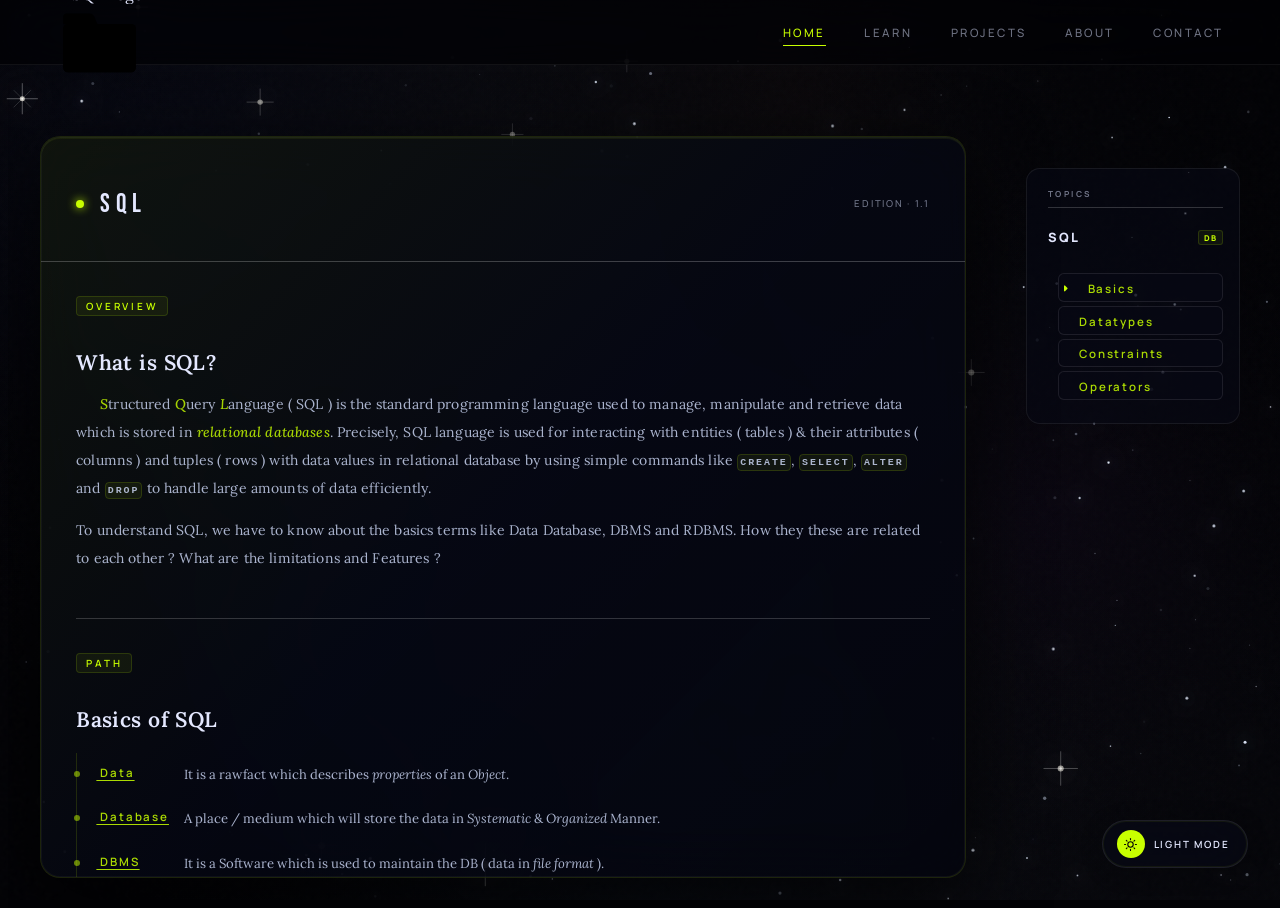
==== sqlbasics.html @ 4c22e34c "Add files via upload" ====
<!DOCTYPE html>
<html lang="en" data-theme="dark">
<head>
<meta charset="UTF-8"/>
<meta name="viewport" content="width=device-width, initial-scale=1.0"/>
<title>bin/sql » basics</title>
<link rel="icon" type="image/png" href="data:image/png">
<link href="https://fonts.googleapis.com/css2?family=Bebas+Neue&family=DM+Mono:wght@300;400&family=Lora:ital,wght@0,400;0,500;0,600;1,400&family=Manrope:wght@300;400;500;600&display=swap" rel="stylesheet"/>
<link rel="stylesheet" href="sql.css"/>
<link rel="stylesheet" href="bin-logo.css"/>
<link rel="stylesheet" href="https://cdnjs.cloudflare.com/ajax/libs/font-awesome/6.5.0/css/all.min.css"/>
<link rel="stylesheet" href="https://cdnjs.cloudflare.com/ajax/libs/font-awesome/6.5.0/css/all.min.css"/>

</head>
<body>

<canvas id="space"></canvas>

<nav>
  <div class="bin-wrap" id="binWrap">

  <!-- Single sliding page -->
  <div class="slide-page" id="slidePage">

    <!-- Link track img / Link proceed name-->
    <img class="sl-name" src="sql_logo.png" alt="SQL Logo" width="15px" height="15px"/>

    <!-- Line elements -->
    <div class="sl-line"></div>
    <div class="sl-line"></div>
    <div class="sl-line"></div>
    <div class="sl-line"></div>
  </div>

  <!-- Folder SVG -->
  <svg class="folder-svg" viewBox="0 0 120 100">
    <defs>
      <!-- Vibrant: electric blue → deep purple → hot pink → orange -->
      <linearGradient id="paintBack" x1="0%" y1="0%" x2="100%" y2="100%">
        <stop offset="0%"   stop-color="#3a6ff7"/>
        <stop offset="40%"  stop-color="#6b30d6"/>
        <stop offset="70%"  stop-color="#ff3cac"/>
        <stop offset="100%" stop-color="#ff6b1a"/>
      </linearGradient>
      <linearGradient id="paintTab" x1="0%" y1="100%" x2="100%" y2="0%">
        <stop offset="0%"   stop-color="#ff3cac"/>
        <stop offset="50%"  stop-color="#ff6b1a"/>
        <stop offset="100%" stop-color="#3a6ff7"/>
      </linearGradient>
      <linearGradient id="paintFront" x1="0%" y1="0%" x2="100%" y2="100%">
        <stop offset="0%"   stop-color="#3a6ff7"/>
        <stop offset="35%"  stop-color="#6b30d6"/>
        <stop offset="65%"  stop-color="#ff3cac"/>
        <stop offset="100%" stop-color="#ff6b1a"/>
      </linearGradient>
    </defs>
    <rect class="folder-back" x="10" y="28" width="100" height="66" rx="6"/>
    <path class="folder-tab" d="M10 28 L10 18 Q10 13 15 13 L46 13 Q51 13 53 18 L57 28 Z"/>

    <g class="paper p3"><rect x="24" y="36" width="72" height="52" rx="3"/></g>
    <g class="paper p2"><rect x="20" y="34" width="72" height="52" rx="3"/></g>
    <g class="paper p1"><rect x="16" y="32" width="72" height="52" rx="3"/></g>
    <g class="paper-lines">
      <line x1="22" y1="44" x2="82" y2="44"/>
      <line x1="22" y1="52" x2="78" y2="52"/>
      <line x1="22" y1="60" x2="80" y2="60"/>
      <line x1="22" y1="68" x2="72" y2="68"/>
    </g>

    <rect class="folder-front" x="10" y="28" width="100" height="66" rx="6"/>
    <text class="bin-label" x="60" y="75">BIN</text>
  </svg>

</div>
  <ul class="nav-links" id="nav-links">
    <li><a href="#"        class="active">Home</a></li>
    <li><a href="#learn">Learn</a></li>
    <li><a href="#projects">Projects</a></li>
    <li><a href="#about">About</a></li>
    <li><a href="#contact">Contact</a></li>
  </ul>
  <button class="burger" id="burger" aria-label="Menu">
    <span></span><span></span><span></span>
  </button>
</nav>

<div class="mob-menu" id="mob">
  <a href="#">Home</a>
  <a href="#learn">Learn</a>
  <a href="#projects">Projects</a>
  <a href="#about">About</a>
  <a href="#contact">Contact</a>
</div>

<main id="void">

  <!-- AI Content Section -->
  <div id="section">
    <div class="header">
      <div class="header-dot"></div>
      <h2>SQL<span><!--( Structured Query Language )--></span></h2>
      <span>edition · 1.1</span>
    </div>
    <div class="scroll-body">

      <div class="topic">
        <div class="topic-tag">Overview</div>
        <h3>What is SQL?</h3>
        <p style="text-indent:24px"><em class="highlight">S</em>tructured <em class="highlight">Q</em>uery <em class="highlight">L</em>anguage ( SQL )
          is the standard programming language used to manage, manipulate and retrieve data which is stored in <em class="highlight">relational databases</em>.
          Precisely, SQL language is used for interacting with entities ( tables ) &amp; their attributes ( columns ) and tuples ( rows ) with data values in relational database
          by using simple commands like <code>CREATE</code>, <code>SELECT</code>, <code>ALTER</code> and <code>DROP</code> to handle large amounts of data efficiently.</p>
        <p>To understand SQL, we have to know about the basics terms like <em class="highlight"></em>Data Database, DBMS and RDBMS. How they these are related to each other ? What are the limitations and Features ?</p>
      </div>

      <div class="topic">
        <div class="topic-tag">path</div>
        <h3>Basics of SQL</h3>
        <div class="timeline">
          <div class="tl-item"><a class="tl-head" href="#data">&nbsp;Data</a><span class="tl-text">It is a rawfact which describes <em>properties</em> of an <em>Object</em>.</span></div>
          <div class="tl-item"><a class="tl-head" href="#database">&nbsp;Database</a><span class="tl-text">A place / medium which will store the data in <em>Systematic</em> & <em>Organized</em> Manner.</span></div>
          <div class="tl-item"><a class="tl-head" href="#dbms">&nbsp;DBMS</a><span class="tl-text">It is a Software which is used to maintain the DB ( data in <em>file format</em> ).</span></div>
          <div class="tl-item"><a class="tl-head" href="#rdbms">&nbsp;RDBMS</a><span class="tl-text">Type of DBMS Software, used for DB ( but, data in <em>table format</em> )</span></div>
        </div>
      </div>

      <div class="topic" id="data">
        <div class="topic-tag">v1.1-data</div>
        <h3>Data - core business assets</h3>
        <p style="text-indent:24px"><em class="highlight">Data</em> is the raw material of <em>information</em>, collected from various sources like words, images, symbols also from observations.</p>
        <p class="or">( or )</p>
        <p style="text-indent: 24px;">A collection of <em class="highlight">facts</em> in the form of words, numbers and even pictures.</p>
        <p>Let's take an example,</p>
        <h5 style="text-indent:24px">Evolution of programming languages :</h5>
        <ul>
            <li><span class="highlight-text">Low</span>-level programming ( <span class="highlight-text">1940s-1950s</span> ) uses <span class="highlight-text">ASCII</span> code (0s &amp; 1s), and we directly talk to <span class="highlight-text">hardware</span>.</li>
            <li><span class="highlight-text">Mid</span>-level programming ( <span class="highlight-text">1950s-1960s</span> ) uses <span class="highlight-text">Assembly</span> language not closer to <span class="highlight-text">hardware but readable</span>.</li>
            <li><span class="highlight-text">High</span>-level programming ( <span class="highlight-text">1960s-present</span> ) uses <span class="highlight-text">English-like</span> syntax, <span class="highlight-text">human readable</span> - easier coding and readability.</li>
        </ul>
        <p style="text-indent: 12px;">In the above example, the highlighted text represents data, which consists of facts expressed as words and numbers.</p>
      </div>

      <div class="topic" id="database">
        <div class="topic-tag">v1.1-db</div>
        <h3>Database - Storage unit</h3>
        <p style="text-indent:24px"><em class="highlight">Database</em> is an <em>organized</em> collection of <em>structured data</em> stored electronically in a computer system &amp; managed by DBMS.</p>
        <p class="or">( or )</p>
        <p style="text-indent: 24px;">A <em class="highlight">repository</em> of data - A program that stores data.</p>
        <p>A Database is more than just storage - It is a <em>structured</em>, <em>secure</em>, <em>scalable</em> system that <em class="highlight">transforms</em> raw data into usable information.<br>
          <em style="margin-left: 2em;">Structured</em> : Data is organized in a clear format, easy to store, manage and query.<br>
          <em style="margin-left: 3.9em;">Secure</em> : Protects data from from unauthorised access by authentication and encryption.<br>
          <em style="margin-left: 3.3em;">scalable</em> : Handle large amount of data. Data volume increases along with user demand without losing efficiency.<br>
        </p>

        <!-- ── DB DIAGRAM · DB LEFT · 3 FOLDERS RIGHT ── -->
        <div style="margin:1.5rem 0 0.8rem;display:flex;justify-content:center;">
          <svg viewBox="0 60 280 210"
               xmlns="http://www.w3.org/2000/svg" xmlns:xlink="http://www.w3.org/1999/xlink"
               style="width:100%;max-width:420px;height:auto;display:block;"
               aria-label="Database on left connected to three folders on right: Records, Tables, Queries">

            <!-- ─ 3 separate bent lines (folder → cluster near DB) ─ -->
            <!-- Line 1 · Records → dot (90,120) -->
            <path d="M196,95  C162,95  128,108 90,120"
                  fill="none" stroke="#9ca3af" stroke-width="1.5" stroke-opacity="0.55" stroke-linecap="round"/>
            <!-- Line 2 · Tables → dot (90,140) -->
            <path d="M196,157 C170,157 138,150 90,140"
                  fill="none" stroke="#9ca3af" stroke-width="1.5" stroke-opacity="0.55" stroke-linecap="round"/>
            <!-- Line 3 · Queries → dot (90,160) -->
            <path d="M196,218 C162,218 128,172 90,160"
                  fill="none" stroke="#9ca3af" stroke-width="1.5" stroke-opacity="0.55" stroke-linecap="round"/>


            <!-- ─ Solid dots at DB side — spread vertically, close to DB ─ -->
            <circle cx="90" cy="120" r="2.8" fill="#9ca3af" fill-opacity="0.65"/>
            <circle cx="90" cy="140" r="2.8" fill="#9ca3af" fill-opacity="0.65"/>
            <circle cx="90" cy="160" r="2.8" fill="#9ca3af" fill-opacity="0.65"/>

            <!-- ─ Database image ─ -->
            <image href="database.png" x="18" y="107" width="66" height="66"/>

            <!-- ─ Folder 1 · Records · center (220,95) ─ -->
            <g transform="translate(220,95) scale(0.35) translate(-60,-61)">
              <rect x="10" y="28" width="100" height="66" rx="6" fill="#c45c0a"/>
              <path d="M10 28 L10 18 Q10 13 15 13 L46 13 Q51 13 53 18 L57 28 Z" fill="#e0722a"/>
              <g opacity="0.55"><rect x="24" y="36" width="72" height="52" rx="3" fill="#fff8f0" stroke="#e8c090" stroke-width="0.8"/></g>
              <g opacity="0.75"><rect x="20" y="34" width="72" height="52" rx="3" fill="#fff8f0" stroke="#e8c090" stroke-width="0.8"/></g>
              <rect x="16" y="32" width="72" height="52" rx="3" fill="#fff8f0" stroke="#e8c090" stroke-width="0.8"/>
              <line x1="22" y1="44" x2="82" y2="44" stroke="#d4a870" stroke-width="0.7"/>
              <line x1="22" y1="52" x2="78" y2="52" stroke="#d4a870" stroke-width="0.7"/>
              <line x1="22" y1="60" x2="80" y2="60" stroke="#d4a870" stroke-width="0.7"/>
              <line x1="22" y1="68" x2="72" y2="68" stroke="#d4a870" stroke-width="0.7"/>
              <rect x="10" y="28" width="100" height="66" rx="6" fill="#f08030"/>
            </g>
            <!-- <text x="220" y="115" text-anchor="middle"
              font-family="DM Mono, monospace" font-size="7.5" fill="#9ca3af" letter-spacing="0.3">&nbsp;
            </text> -->

            <!-- ─ Folder 2 · Tables · center (220,157) ─ -->
            <g transform="translate(220,157) scale(0.35) translate(-60,-61)">
              <rect x="10" y="28" width="100" height="66" rx="6" fill="#c45c0a"/>
              <path d="M10 28 L10 18 Q10 13 15 13 L46 13 Q51 13 53 18 L57 28 Z" fill="#e0722a"/>
              <g opacity="0.55"><rect x="24" y="36" width="72" height="52" rx="3" fill="#fff8f0" stroke="#e8c090" stroke-width="0.8"/></g>
              <g opacity="0.75"><rect x="20" y="34" width="72" height="52" rx="3" fill="#fff8f0" stroke="#e8c090" stroke-width="0.8"/></g>
              <rect x="16" y="32" width="72" height="52" rx="3" fill="#fff8f0" stroke="#e8c090" stroke-width="0.8"/>
              <line x1="22" y1="44" x2="82" y2="44" stroke="#d4a870" stroke-width="0.7"/>
              <line x1="22" y1="52" x2="78" y2="52" stroke="#d4a870" stroke-width="0.7"/>
              <line x1="22" y1="60" x2="80" y2="60" stroke="#d4a870" stroke-width="0.7"/>
              <line x1="22" y1="68" x2="72" y2="68" stroke="#d4a870" stroke-width="0.7"/>
              <rect x="10" y="28" width="100" height="66" rx="6" fill="#f08030"/>
            </g>
            <!-- <text x="220" y="177" text-anchor="middle"
              font-family="DM Mono, monospace" font-size="7.5" fill="#9ca3af" letter-spacing="0.3">&nbsp;
            </text> -->

            <!-- ─ Folder 3 · Queries · center (220,218) ─ -->
            <g transform="translate(220,218) scale(0.35) translate(-60,-61)">
              <rect x="10" y="28" width="100" height="66" rx="6" fill="#c45c0a"/>
              <path d="M10 28 L10 18 Q10 13 15 13 L46 13 Q51 13 53 18 L57 28 Z" fill="#e0722a"/>
              <g opacity="0.55"><rect x="24" y="36" width="72" height="52" rx="3" fill="#fff8f0" stroke="#e8c090" stroke-width="0.8"/></g>
              <g opacity="0.75"><rect x="20" y="34" width="72" height="52" rx="3" fill="#fff8f0" stroke="#e8c090" stroke-width="0.8"/></g>
              <rect x="16" y="32" width="72" height="52" rx="3" fill="#fff8f0" stroke="#e8c090" stroke-width="0.8"/>
              <line x1="22" y1="44" x2="82" y2="44" stroke="#d4a870" stroke-width="0.7"/>
              <line x1="22" y1="52" x2="78" y2="52" stroke="#d4a870" stroke-width="0.7"/>
              <line x1="22" y1="60" x2="80" y2="60" stroke="#d4a870" stroke-width="0.7"/>
              <line x1="22" y1="68" x2="72" y2="68" stroke="#d4a870" stroke-width="0.7"/>
              <rect x="10" y="28" width="100" height="66" rx="6" fill="#f08030"/>
            </g>
            <!-- <text x="220" y="238" text-anchor="middle"
              font-family="DM Mono, monospace" font-size="7.5" fill="#9ca3af" letter-spacing="0.3">&nbsp;
            </text> -->

          </svg>
        </div>
        <!-- ── END DB DIAGRAM ── -->

        <p style="text-indent: 12px;">From the above image, the folders represent repositories that contain data in file format ( or ) tabular format, and these repositories are stored in the Database.</p>
      </div>

      <div class="topic" id="dbms">
        <div class="topic-tag">v1.1-dbms</div>
        <h3>DBMS - Manager</h3>
        <p style="text-indent:24px"><em>DataBase Management System</em> shortly as DBMS, which is used to <em class="highlight">maintain</em> the database, like a store manager who stocks shelves and helps you to find items easily &amp; rapidly.</p>
        <p style="text-indent:24px">A software that manages data in a <em>structured</em> way, often using <em class="highlight">files</em> ( or ) <em class="highlight">hierarchical</em> models. <br>
          To communicate with DBMS software, we use <em class="highlight">QL</em> ( Query Language ).</p>

        <!-- ── 3 FILE ICONS SIDE BY SIDE ── -->
        <div style="display:flex;justify-content:center;gap:2rem;margin:1.8rem 0 0.6rem;flex-wrap:wrap;">

          <!-- File 1 -->
          <svg viewBox="0 0 90 110" xmlns="http://www.w3.org/2000/svg"
               style="width:88px;height:auto;filter:drop-shadow(0 4px 10px rgba(0,0,0,0.28));">
            <path d="M10 0 L62 0 L85 18 L85 110 L10 110 Z" fill="var(--glass-bg,#1a1a2e)" stroke="var(--accent-border,#c8ff00)" stroke-width="1.4"/>
            <path d="M62 0 L62 18 L85 18 Z" fill="var(--accent-soft,rgba(200,255,0,0.12))" stroke="var(--accent-border,#c8ff00)" stroke-width="1.4"/>
            <text x="18" y="42"  font-family="DM Mono,monospace" font-size="9.5" fill="var(--text-body,#ccc)" opacity="0.85">&bull; Low</text>
            <text x="18" y="57"  font-family="DM Mono,monospace" font-size="9.5" fill="var(--text-body,#ccc)" opacity="0.85">&bull; 1940-1950</text>
            <text x="18" y="72"  font-family="DM Mono,monospace" font-size="9.5" fill="var(--text-body,#ccc)" opacity="0.85">&bull; ASCII</text>
            <text x="18" y="87"  font-family="DM Mono,monospace" font-size="9.5" fill="var(--text-body,#ccc)" opacity="0.85">&bull; Hardware</text>
          </svg>

          <!-- File 2 -->
          <svg viewBox="0 0 90 110" xmlns="http://www.w3.org/2000/svg"
               style="width:88px;height:auto;filter:drop-shadow(0 4px 10px rgba(0,0,0,0.28));">
            <path d="M10 0 L62 0 L85 18 L85 110 L10 110 Z" fill="var(--glass-bg,#1a1a2e)" stroke="var(--accent-border,#c8ff00)" stroke-width="1.4"/>
            <path d="M62 0 L62 18 L85 18 Z" fill="var(--accent-soft,rgba(200,255,0,0.12))" stroke="var(--accent-border,#c8ff00)" stroke-width="1.4"/>
            <text x="18" y="42"  font-family="DM Mono,monospace" font-size="9.5" fill="var(--text-body,#ccc)" opacity="0.85">&bull; Mid</text>
            <text x="18" y="57"  font-family="DM Mono,monospace" font-size="9.5" fill="var(--text-body,#ccc)" opacity="0.85">&bull; 1950-1960</text>
            <text x="18" y="72"  font-family="DM Mono,monospace" font-size="9.5" fill="var(--text-body,#ccc)" opacity="0.85">&bull; Assembly</text>
            <text x="18" y="87"  font-family="DM Mono,monospace" font-size="9.5" fill="var(--text-body,#ccc)" opacity="0.85">&bull; Hardware</text>
          </svg>

          <!-- File 3 -->
          <svg viewBox="0 0 90 110" xmlns="http://www.w3.org/2000/svg"
               style="width:88px;height:auto;filter:drop-shadow(0 4px 10px rgba(0,0,0,0.28));">
            <path d="M10 0 L62 0 L85 18 L85 110 L10 110 Z" fill="var(--glass-bg,#1a1a2e)" stroke="var(--accent-border,#c8ff00)" stroke-width="1.4"/>
            <path d="M62 0 L62 18 L85 18 Z" fill="var(--accent-soft,rgba(200,255,0,0.12))" stroke="var(--accent-border,#c8ff00)" stroke-width="1.4"/>
            <text x="18" y="42"  font-family="DM Mono,monospace" font-size="9.5" fill="var(--text-body,#ccc)" opacity="0.85">&bull; High</text>
            <text x="18" y="57"  font-family="DM Mono,monospace" font-size="9.5" fill="var(--text-body,#ccc)" opacity="0.85">&bull; 1960-now</text>
            <text x="18" y="72"  font-family="DM Mono,monospace" font-size="9.5" fill="var(--text-body,#ccc)" opacity="0.85">&bull; English</text>
            <text x="18" y="87"  font-family="DM Mono,monospace" font-size="9.5" fill="var(--text-body,#ccc)" opacity="0.85">&bull; Software</text>
          </svg>

        </div>
        <!-- ── END FILE ICONS ── -->

        <h4 class="drawback-title">Drawback</h4>
        <p style="text-indent: 12px;">Stores data in file format, meaning each file is dedicated to specific topic, so unused space in those files cannot be utilized for other topics. This leads to wasted storage and can slow down overall database performance.</p>
      </div>
      <div class="topic" id="rdbms">
        <div class="topic-tag">v1.1-rdbms</div>
        <h3>RDBMS - Organised Layout</h3>
        <p style="text-indent:24px"><em>Relational Database Management System</em>, a type of DBMS that organises data in <em class="highlight">tables</em> ( <em class="highlight">relations</em> ) with rows and columns. It enforces relationships using <em>primary keys</em> &amp; <em>foreign keys</em>.</p>
        <p style="text-indent:12px">To communicate with RDBMS, we use <em class="highlight">SQL</em> ( Structured Query Language ).</p>
        <p style="text-indent:12px">The main reason to introduce the RDBMS is, to overcome the <em>storage</em> issues associated with earlier database systems. So, RDBMS ensures data integrity, reduces redundancy and enables efficient querying and updating of data.<br>
          <em style="margin-left: 4.9em;">Data integrity</em> : Uniqueness of data.<br>
          <em style="margin-left: 2em;">Reduces redundancy</em> : Minimise the repetation of data, by splitting into more tables.<br>
        </p>

        <!-- ── TABLES + SVG CONNECTOR WRAPPER ── -->
        <div style="position:relative; display:flex; justify-content:center; width:100%;">

          <!-- SVG line drawn over the tables -->
          <svg id="tbl-connector" style="position:absolute;top:0;left:0;width:100%;height:100%;pointer-events:none;overflow:visible;z-index:10;"></svg>

          <div class="rdbms-tables-wrap" style="position:relative; flex-direction:column; align-items:flex-start; padding-left:28px;">

            <!-- Table 1 · big (4 cols) · TOP -->
            <div class="rdbms-table-block">
              <div class="tbl-title" style="text-align:center;">Table 1</div>
              <div style="overflow-x:auto;">
                <table class="rdbms-tbl" id="rdbms-t1">
                  <thead>
                    <tr>
                      <th class="pk" id="t1-id-header">ID</th>
                      <th>level</th>
                      <th>timeline</th>
                      <th>program</th>
                    </tr>
                  </thead>
                  <tbody>
                    <tr>
                      <td class="pk">1</td>
                      <td>Low</td>
                      <td>1940-1950</td>
                      <td>ASCII</td>
                    </tr>
                    <tr>
                      <td class="pk">2</td>
                      <td>Mid</td>
                      <td>1950-1960</td>
                      <td>Assembly</td>
                    </tr>
                    <tr>
                      <td class="pk">3</td>
                      <td>High</td>
                      <td>1960-now</td>
                      <td>English-like</td>
                    </tr>
                  </tbody>
                </table>
              </div>
            </div>

            <!-- Table 2 · small (2 cols) · BOTTOM -->
            <div class="rdbms-table-block">
              <div class="tbl-title" style="text-align:center;">Table 2</div>
              <div style="overflow-x:auto;">
                <table class="rdbms-tbl" id="rdbms-t2">
                  <thead>
                    <tr>
                      <th class="pk" id="t2-id-header">ID</th>
                      <th>details</th>
                    </tr>
                  </thead>
                  <tbody>
                    <tr>
                      <td class="pk">1</td>
                      <td>directly talk to Hardware</td>
                    </tr>
                    <tr>
                      <td class="pk">2</td>
                      <td>Hardware but readable</td>
                    </tr>
                    <tr>
                      <td class="pk">3</td>
                      <td>Human readable</td>
                    </tr>
                  </tbody>
                </table>
              </div>
            </div>

          </div>
        </div>
        <!-- ── END RDBMS TABLES ── -->
        <p style="text-indent: 12px;">
          From the above tables, only two tables contain all data about the evolution of programming languages. The connecting lines indicate relationships between the tables, enforced through keys.
          If we need to extend it in the future, we can simply add a new row.
        </p>
        <script>
        (function() {
          function drawTableConnector() {
            const svg = document.getElementById('tbl-connector');
            const t1h = document.getElementById('t1-id-header'); // Table 1 (top)
            const t2h = document.getElementById('t2-id-header'); // Table 2 (bottom)
            if (!svg || !t1h || !t2h) return;

            svg.querySelectorAll('path, circle').forEach(e => e.remove());

            const svgRect = svg.getBoundingClientRect();
            const r1 = t1h.getBoundingClientRect(); // Table 1 ID header (top)
            const r2 = t2h.getBoundingClientRect(); // Table 2 ID header (bottom)

            // Start: left border of T1 ID, vertically centred
            const x1 = r1.left - svgRect.left;
            const y1 = r1.top  + r1.height / 2 - svgRect.top;

            // End: left border of T2 ID, vertically centred
            const x2 = r2.left - svgRect.left;
            const y2 = r2.top  + r2.height / 2 - svgRect.top;

            // How far left the bracket extends outside the tables
            const bracket = 18;
            const xLeft   = Math.min(x1, x2) - bracket;

            // Rectangular path: right → left → down → right
            // M(x1,y1) → go left to xLeft → go down to y2 → go right to x2
            const d = `M${x1},${y1} L${xLeft},${y1} L${xLeft},${y2} L${x2},${y2}`;

            const path = document.createElementNS('http://www.w3.org/2000/svg', 'path');
            path.setAttribute('d', d);
            path.setAttribute('stroke', 'var(--accent-border, #c8ff00)');
            path.setAttribute('stroke-width', '2.5');
            path.setAttribute('fill', 'none');
            path.setAttribute('stroke-linejoin', 'round');
            path.setAttribute('stroke-linecap', 'round');
            path.setAttribute('opacity', '0.85');
            svg.appendChild(path);

            // Dot terminals at both ends
            function addDot(cx, cy) {
              const c = document.createElementNS('http://www.w3.org/2000/svg', 'circle');
              c.setAttribute('cx', cx); c.setAttribute('cy', cy); c.setAttribute('r', '3.5');
              c.setAttribute('fill', 'var(--accent, #c8ff00)'); c.setAttribute('opacity', '0.9');
              svg.appendChild(c);
            }
            addDot(x1, y1); // left border of T1 ID
            addDot(x2, y2); // left border of T2 ID
          }

          window.addEventListener('load', drawTableConnector);
          window.addEventListener('resize', drawTableConnector);
          new MutationObserver(drawTableConnector)
            .observe(document.documentElement, { attributes: true, attributeFilter: ['data-theme'] });
          setTimeout(drawTableConnector, 300);
        })();
        </script>

      </div>
      <div class="topic">
        <h4 class="feature-title">Features</h4>
        <p>There are 2 main features in both DBMS &amp; RDBMS,</p>
        <!-- ── FEATURES TREE ── -->
        <div class="org-scroll-wrap">
          <div class="org-wrap" id="orgWrap2">
            <svg id="orgSvg2" style="position:absolute;top:0;left:0;width:100%;height:100%;pointer-events:none;overflow:visible;"></svg>
            <!-- nodes injected by JS -->
          </div>
        </div>
        <p style="text-indent:12px"><em style="margin-left: 2.6em;">Security</em> : Individual password ( users have their own password to access the database )</p>
        <p style="text-indent:12px"><em>Authorisation</em> : Give access to specific users based on their roles with permissions.</p>
      </div>

      <!-- ── PAGE NAV ── -->
      <div style="display:flex; justify-content:flex-end; align-items:center; padding: 1.4rem 1rem 1.8rem;">

        <!-- Next -->
        <a href="#" class="page-nav-btn" id="nav-next">
          <span class="nav-hint">(  Datatypes )</span>
          <span>Next</span>
          <svg viewBox="0 0 20 20" fill="none" xmlns="http://www.w3.org/2000/svg" width="14" height="14">
            <path d="M7 4L13 10L7 16" stroke="currentColor" stroke-width="2" stroke-linecap="round" stroke-linejoin="round"/>
          </svg>
        </a>

      </div>
      <!-- ── END PAGE NAV ── -->

    </div>
  </div>

  <!-- ── SIDEBAR ── -->
  <aside id="sidebar">

    <!-- Social Links -->
    <!--
    <div class="sb-section">
      <div class="sb-label">Connect</div>
      <a class="sb-link" href="https://www.instagram.com/iacc.bin/" target="_blank" rel="noopener">
        <span class="sb-icon">
          <svg viewBox="0 0 24 24"><rect x="2" y="2" width="20" height="20" rx="5" ry="5"/><circle cx="12" cy="12" r="4"/><circle cx="17.5" cy="6.5" r="1" fill="currentColor" stroke="none"/></svg>
        </span>
        <span class="sb-name">Instagram</span>
        <span class="sb-arrow">↗</span>
      </a>
      <a class="sb-link" href="https://www.youtube.com/" target="_blank" rel="noopener">
        <span class="sb-icon">
          <svg viewBox="0 0 24 24"><path d="M22.54 6.42a2.78 2.78 0 0 0-1.95-1.96C18.88 4 12 4 12 4s-6.88 0-8.59.46A2.78 2.78 0 0 0 1.46 6.42 29 29 0 0 0 1 12a29 29 0 0 0 .46 5.58A2.78 2.78 0 0 0 3.41 19.54C5.12 20 12 20 12 20s6.88 0 8.59-.46a2.78 2.78 0 0 0 1.95-1.96A29 29 0 0 0 23 12a29 29 0 0 0-.46-5.58z"/><polygon points="9.75 15.02 15.5 12 9.75 8.98 9.75 15.02" fill="currentColor" stroke="none"/></svg>
        </span>
        <span class="sb-name">YouTube</span>
        <span class="sb-arrow">↗</span>
      </a>
      <a class="sb-link" href="https://github.com/" target="_blank" rel="noopener">
        <span class="sb-icon">
          <svg viewBox="0 0 24 24"><path d="M9 19c-5 1.5-5-2.5-7-3m14 6v-3.87a3.37 3.37 0 0 0-.94-2.61c3.14-.35 6.44-1.54 6.44-7A5.44 5.44 0 0 0 20 4.77 5.07 5.07 0 0 0 19.91 1S18.73.65 16 2.48a13.38 13.38 0 0 0-7 0C6.27.65 5.09 1 5.09 1A5.07 5.07 0 0 0 5 4.77a5.44 5.44 0 0 0-1.5 3.78c0 5.42 3.3 6.61 6.44 7A3.37 3.37 0 0 0 9 18.13V22"/></svg>
        </span>
        <span class="sb-name">GitHub</span>
        <span class="sb-arrow">↗</span>
      </a>
      <a class="sb-link" href="https://x.com/" target="_blank" rel="noopener">
        <span class="sb-icon">
          <svg viewBox="0 0 24 24"><path d="M4 4l16 16M20 4L4 20"/></svg>
        </span>
        <span class="sb-name">X / Twitter</span>
        <span class="sb-arrow">↗</span>
      </a> -->
    </div>

    <!-- Concepts -->
    <div class="sb-section">
      <div class="sb-label">Topics</div>
      <div class="sb-concepts">
        <span class="sb-pill">
          SQL <span class="sb-pill-tag">DB</span>
        </span>
        <div class="topics">
          <div class="topic-item topic-item-active" onclick="location.href='sqlintro.html'" style="cursor:pointer;">
            <a class="topic-head" href="sqlintro.html">Basics</a>
          </div>
          <div class="topic-item" onclick="location.href='sqldatatypes.html'" style="cursor:pointer;">
            <a class="topic-head" href="sqldatatypes.html">Datatypes</a>
          </div>
          <div class="topic-item" onclick="location.href='sqlconst.html'" style="cursor:pointer;">
            <a class="topic-head" href="sqlconst.html">Constraints</a>
          </div>
          <div class="topic-item" onclick="location.href='sqloperators.html'" style="cursor:pointer;">
            <a class="topic-head" href="sqloperators.html">Operators</a>
          </div>
          <!-- <div class="topic-item" onclick="location.href='sqlfunctions.html'" style="cursor:pointer;">
            <a class="topic-head" href="sqlfunctions.html">Functions</a>
          </div>
          <div class="topic-item" onclick="location.href='db.html'" style="cursor:pointer;">
            <a class="topic-head" href="db.html">Database</a>
          </div>
          <div class="topic-item" onclick="location.href='ddl.html'" style="cursor:pointer;">
            <a class="topic-head" href="ddl.html">DDL</a>
          </div>
          <div class="topic-item" onclick="location.href='dml.html'" style="cursor:pointer;">
            <a class="topic-head" href="dml.html">DML</a>
          </div>
          <div class="topic-item" onclick="location.href='dql.html'" style="cursor:pointer;">
            <a class="topic-head" href="dql.html">DQL</a>
          </div>
          <div class="topic-item" onclick="location.href='.html'" style="cursor:pointer;">
            <a class="topic-head" href="subqueries.html">Sub Query</a>
          </div>
          <div class="topic-item" onclick="location.href='dql.html'" style="cursor:pointer;">
            <a class="topic-head" href="joins.html">Joins</a>
          </div>
          <div class="topic-item" onclick="location.href='sqlsets.html'" style="cursor:pointer;">
            <a class="topic-head" href="sqlsets.html">Set Operators</a>
          </div>
          <div class="topic-item" onclick="location.href='tcl.html'" style="cursor:pointer;">
            <a class="topic-head" href="tcl.html">TCL</a>
          </div>
          <div class="topic-item" onclick="location.href='dcl.html'" style="cursor:pointer;">
            <a class="topic-head" href="dcl.html">DCL</a>
          </div>
          <div class="topic-item" onclick="location.href='view_trig.html'" style="cursor:pointer;">
            <a class="topic-head" href="view_trig.html">Views, Triggers</a>
          </div> -->
        </div>
      </div>
        <!-- <a class="sb-pill" href="https://www.python.org/" target="_blank" rel="noopener">
          Python <span class="sb-pill-tag">Lang</span>
        </a>
        <a class="sb-pill" href="https://en.wikipedia.org/wiki/Machine_learning" target="_blank" rel="noopener">
          Machine Learning <span class="sb-pill-tag">ML</span>
        </a>
        <a class="sb-pill" href="https://en.wikipedia.org/wiki/Deep_learning" target="_blank" rel="noopener">
          Deep Learning <span class="sb-pill-tag">DL</span>
        </a>
        <a class="sb-pill" href="https://en.wikipedia.org/wiki/Artificial_intelligence" target="_blank" rel="noopener">
          Artificial Intelligence <span class="sb-pill-tag">AI</span>
        </a>
        <a class="sb-pill" href="https://en.wikipedia.org/wiki/Natural_language_processing" target="_blank" rel="noopener">
          NLP <span class="sb-pill-tag">Text</span>
        </a>
        <a class="sb-pill" href="https://en.wikipedia.org/wiki/Computer_vision" target="_blank" rel="noopener">
          Computer Vision <span class="sb-pill-tag">CV</span>
        </a>
        <a class="sb-pill" href="https://en.wikipedia.org/wiki/Reinforcement_learning" target="_blank" rel="noopener">
          Reinforcement Learning <span class="sb-pill-tag">RL</span>
        </a>
        <a class="sb-pill" href="https://en.wikipedia.org/wiki/Data_science" target="_blank" rel="noopener">
          Data Science <span class="sb-pill-tag">DS</span>
        </a>
        <a class="sb-pill" href="https://en.wikipedia.org/wiki/Large_language_model" target="_blank" rel="noopener">
          LLMs <span class="sb-pill-tag">Gen</span>
        </a> -->
      </div>
    </div>

  </aside>

</main>

<!-- ══ TOPICS TOGGLE — mobile/tablet floating button ══ -->
<div id="topic-toggle">

  <!-- Slide-up topics panel -->
  <div id="topic-panel" role="dialog" aria-label="Topics">
    <div class="tp-panel-label">Topics</div>
    <div class="topics">
      <div class="topic-item topic-item-active" onclick="location.href='sqlintro.html'" style="cursor:pointer;">
        <a class="topic-head" href="sqlintro.html">Basics</a>
      </div>
      <div class="topic-item" onclick="location.href='sqldatatypes.html'" style="cursor:pointer;">
        <a class="topic-head" href="sqldatatypes.html">Datatypes</a>
      </div>
      <div class="topic-item" onclick="location.href='sqlconst.html'" style="cursor:pointer;">
        <a class="topic-head" href="sqlconst.html">Constraints</a>
      </div>
      <div class="topic-item" onclick="location.href='sqloperators.html'" style="cursor:pointer;">
        <a class="topic-head" href="sqloperators.html">Operators</a>
      </div>
      <!-- <div class="topic-item" onclick="location.href='sqlfunctions.html'" style="cursor:pointer;">
        <a class="topic-head" href="sqlfunctions.html">Functions</a>
      </div>
      <div class="topic-item" onclick="location.href='db.html'" style="cursor:pointer;">
        <a class="topic-head" href="db.html">Database</a>
      </div>
      <div class="topic-item" onclick="location.href='ddl.html'" style="cursor:pointer;">
        <a class="topic-head" href="ddl.html">DDL</a>
      </div>
      <div class="topic-item" onclick="location.href='dml.html'" style="cursor:pointer;">
        <a class="topic-head" href="dml.html">DML</a>
      </div>
      <div class="topic-item" onclick="location.href='dql.html'" style="cursor:pointer;">
        <a class="topic-head" href="dql.html">DQL</a>
      </div>
      <div class="topic-item" onclick="location.href='subqueries.html'" style="cursor:pointer;">
        <a class="topic-head" href="subqueries.html">Sub Query</a>
      </div>
      <div class="topic-item" onclick="location.href='joins.html'" style="cursor:pointer;">
        <a class="topic-head" href="joins.html">Joins</a>
      </div>
      <div class="topic-item" onclick="location.href='sqlsets.html'" style="cursor:pointer;">
        <a class="topic-head" href="sqlsets.html">Set Operators</a>
      </div>
      <div class="topic-item" onclick="location.href='tcl.html'" style="cursor:pointer;">
        <a class="topic-head" href="tcl.html">TCL</a>
      </div>
      <div class="topic-item" onclick="location.href='dcl.html'" style="cursor:pointer;">
        <a class="topic-head" href="dcl.html">DCL</a>
      </div>
      <div class="topic-item" onclick="location.href='view_trig.html'" style="cursor:pointer;">
        <a class="topic-head" href="view_trig.html">Views, Triggers</a>
      </div> -->
    </div>
  </div>

  <button id="topic-toggle-btn" aria-label="Toggle topics panel" aria-expanded="false">
    <span class="tp-icon">
      <!-- List icon (default — panel closed) -->
      <svg class="icon-list" viewBox="0 0 24 24">
        <line x1="8" y1="6"  x2="21" y2="6"/>
        <line x1="8" y1="12" x2="21" y2="12"/>
        <line x1="8" y1="18" x2="21" y2="18"/>
        <line x1="3" y1="6"  x2="3.01" y2="6"/>
        <line x1="3" y1="12" x2="3.01" y2="12"/>
        <line x1="3" y1="18" x2="3.01" y2="18"/>
      </svg>
      <!-- X icon (panel open) -->
      <svg class="icon-close" viewBox="0 0 24 24">
        <line x1="18" y1="6" x2="6" y2="18"/>
        <line x1="6" y1="6" x2="18" y2="18"/>
      </svg>
    </span>
    <span class="tp-label">Topics</span>
  </button>
</div>

<!-- ══ THEME TOGGLE — single button ══ -->
<div id="theme-toggle">
  <button id="toggle-btn" aria-label="Toggle theme">
    <span class="t-icon">
      <!-- Sun: shown in dark mode (click → go light) -->
      <svg class="icon-sun" viewBox="0 0 24 24">
        <circle cx="12" cy="12" r="5"/>
        <line x1="12" y1="1" x2="12" y2="3"/>
        <line x1="12" y1="21" x2="12" y2="23"/>
        <line x1="4.22" y1="4.22" x2="5.64" y2="5.64"/>
        <line x1="18.36" y1="18.36" x2="19.78" y2="19.78"/>
        <line x1="1" y1="12" x2="3" y2="12"/>
        <line x1="21" y1="12" x2="23" y2="12"/>
        <line x1="4.22" y1="19.78" x2="5.64" y2="18.36"/>
        <line x1="18.36" y1="5.64" x2="19.78" y2="4.22"/>
      </svg>
      <!-- Moon: shown in light mode (click → go dark) -->
      <svg class="icon-moon" viewBox="0 0 24 24">
        <path d="M21 12.79A9 9 0 1 1 11.21 3 7 7 0 0 0 21 12.79z"/>
      </svg>
    </span>
    <span class="t-label" id="toggle-label">Light Mode</span>
  </button>
</div>


<script src="sql.js"></script>
</body>
</html>
---- sql.css ----
/* ══════════════════════════════════
   DESIGN TOKENS — DARK (default)
══════════════════════════════════ */
:root {
  --bg:             #020205;
  --surface:        rgba(4,6,14,0.82);
  --surface-border: rgba(200,255,0,0.12);
  --surface-shadow: 0 24px 80px rgba(0,0,0,0.7);

  --nav-bg:         rgba(2,2,5,0.75);
  --nav-border:     rgba(255,255,255,0.06);

  --accent:         #c8ff00;
  --accent-soft:    rgba(200,255,0,0.06);
  --accent-border:  rgba(200,255,0,0.14);
  --accent-glow:    0 0 10px #c8ff00;

  --text-primary:   #e4e8ff;
  --text-body:      rgba(200,210,240,0.85);
  --text-muted:     rgba(220,228,255,0.5);
  --text-tag:       rgba(200,255,0,0.82);

  --tl-border:      rgba(200,255,0,0.14);
  --tl-dot:         rgba(200,255,0,0.5);
  --divider:        rgba(255,255,255,0.18);
  --divider-header: rgba(255,255,255,0.22);

  --glass-bg:       rgba(8,10,22,0.68);
  --glass-border:   rgba(255,255,255,0.09);
  --glass-shine:    rgba(255,255,255,0.055);

  --scrollbar:      rgba(200,255,0,0.25);

  --nav-h: 64px;

  --canvas-opacity: 1;
}

/* ══════════════════════════════════
   DESIGN TOKENS — LIGHT
══════════════════════════════════ */
[data-theme="light"] {
  --bg:             #f0ede8;
  --surface:        rgba(255,255,255,0.92);
  --surface-border: rgba(37,99,235,0.18);
  --surface-shadow: 0 24px 80px rgba(100,120,180,0.12);

  --nav-bg:         rgba(245,242,238,0.88);
  --nav-border:     rgba(0,0,0,0.07);

  --accent:         #1d4ed8;
  --accent-soft:    rgba(29,78,216,0.06);
  --accent-border:  rgba(29,78,216,0.18);
  --accent-glow:    0 0 10px rgba(29,78,216,0.35);

  --text-primary:   #1a1a2e;
  --text-body:      #4a4a6a;
  --text-muted:     rgba(60,60,100,0.55);
  --text-tag:       #1d4ed8;

  --tl-border:      rgba(29,78,216,0.22);
  --tl-dot:         rgba(29,78,216,0.55);
  --divider:        rgba(0,0,0,0.06);
  --divider-header: rgba(0,0,0,0.07);

  --glass-bg:       rgba(255,255,255,0.88);
  --glass-border:   rgba(0,0,0,0.08);
  --glass-shine:    rgba(255,255,255,0.85);

  --scrollbar:      rgba(29,78,216,0.3);

  --canvas-opacity: 1;
}

/* ══════════════════════════════════
   BASE
══════════════════════════════════ */
html { scroll-behavior: auto; }
body {
  background: var(--bg);
  color: var(--text-primary);
  font-family: 'Lora', Georgia, serif;
  min-height: 100vh;
  overflow-x: hidden;
  /* cursor: ; */
  transition: background 0.45s ease, color 0.45s ease;
}
[data-theme="light"] body {
  background: transparent;
}

/* ── Canvas / Grain ── */
#space {
  position: fixed;
  inset: 0;
  z-index: 0;
  pointer-events: none;
  opacity: var(--canvas-opacity);
  transition: opacity 0.45s ease;
}

/* Light-mode warm background texture — disabled, sky canvas handles this now */
body::before {
  content: '';
  position: fixed;
  inset: 0;
  z-index: 0;
  pointer-events: none;
  opacity: 0;
  transition: opacity 0.45s ease;
  background:
    radial-gradient(ellipse 80% 60% at 15% 20%, rgba(219,234,254,0.5) 0%, transparent 70%),
    radial-gradient(ellipse 60% 50% at 85% 80%, rgba(224,242,254,0.4) 0%, transparent 70%),
    radial-gradient(ellipse 50% 40% at 50% 50%, rgba(238,242,255,0.3) 0%, transparent 70%);
}
[data-theme="light"] body::before { opacity: 0; }

body::after {
  content: '';
  position: fixed;
  inset: 0;
  z-index: 1;
  pointer-events: none;
  background-image: url("data:image/svg+xml,%3Csvg viewBox='0 0 200 200' xmlns='http://www.w3.org/2000/svg'%3E%3Cfilter id='n'%3E%3CfeTurbulence type='fractalNoise' baseFrequency='0.85' numOctaves='4' stitchTiles='stitch'/%3E%3C/filter%3E%3Crect width='100%25' height='100%25' filter='url(%23n)' opacity='0.035'/%3E%3C/svg%3E");
  opacity: 0.55;
}

/* ── VOID ── */
#void {
  position: relative;
  z-index: 2;
  margin-top: var(--nav-h);
  min-height: 100vh;
  padding: 0 2rem 4rem;
  display: flex;
  flex-direction: row;
  align-items: flex-start;
  justify-content: flex-start;
  width: 100%;
  box-sizing: border-box;
  overflow: visible;
}

@keyframes bob {
  0%, 100% { transform: translateX(-50%) translateY(0); }
  50%       { transform: translateX(-50%) translateY(7px); }
}
@keyframes mfade { to { opacity: 0.16; } }
@keyframes pulse-dot {
  0%, 100% { opacity: 1; transform: scale(1); }
  50%       { opacity: 0.5; transform: scale(0.72); }
}

/* ── NAV ── */
nav {
  position: fixed;
  top: 0; left: 0; right: 0;
  height: var(--nav-h);
  z-index: 100;
  display: flex;
  align-items: center;
  justify-content: space-between;
  padding: 0 clamp(1.2rem, 5vw, 3.5rem);
  border-bottom: 1px solid var(--nav-border);
  background: var(--nav-bg);
  backdrop-filter: blur(20px) saturate(180%);
  -webkit-backdrop-filter: blur(20px) saturate(180%);
  transition: background 0.45s ease, border-color 0.45s ease;
}
.logo {
  font-family: 'Bebas Neue', sans-serif;
  font-size: clamp(1.4rem, 3vw, 1.8rem);
  letter-spacing: 0.18em;
  color: var(--accent);
  text-decoration: none;
  user-select: none;
  transition: color 0.45s ease;
}
.nav-links {
  display: flex;
  align-items: center;
  gap: clamp(1rem, 3vw, 2.5rem);
  list-style: none;
}
.nav-links a {
  font-family: 'Manrope', sans-serif;
  font-size: 0.72rem;
  font-weight: 500;
  letter-spacing: 0.22em;
  text-transform: uppercase;
  color: var(--text-muted);
  text-decoration: none;
  position: relative;
  padding: 4px 0;
  transition: color 0.25s;
}
.nav-links a::after {
  content: '';
  position: absolute;
  bottom: -2px; left: 0;
  width: 0; height: 1px;
  background: var(--accent);
  transition: width 0.3s cubic-bezier(.4,0,.2,1);
}
.nav-links a:hover { color: var(--text-primary); }
.nav-links a:hover::after,
.nav-links a.active::after { width: 100%; }
.nav-links a.active { color: var(--accent); }

/* hamburger */
.burger {
  display: none;
  flex-direction: column;
  gap: 5px;
  background: none;
  border: none;
  cursor: pointer;
  padding: 4px;
}
.burger span {
  display: block;
  width: 22px;
  height: 1.5px;
  background: var(--text-muted);
  transition: all 0.28s ease;
  transform-origin: center;
}
.burger.open span:nth-child(1) { transform: translateY(6.5px) rotate(45deg); background: var(--accent); }
.burger.open span:nth-child(2) { opacity: 0; transform: scaleX(0); }
.burger.open span:nth-child(3) { transform: translateY(-6.5px) rotate(-45deg); background: var(--accent); }

/* mobile menu */
.mob-menu {
  display: none;
  position: fixed;
  top: var(--nav-h);
  left: 0; right: 0;
  z-index: 99;
  background: var(--nav-bg);
  backdrop-filter: blur(24px);
  border-bottom: 1px solid var(--nav-border);
  flex-direction: column;
  opacity: 0;
  transform: translateY(-6px);
  transition: opacity 0.22s, transform 0.22s, background 0.45s;
  pointer-events: none;
  padding: 1.5rem clamp(1.2rem, 5vw, 3.5rem);
  gap: 0;
}
.mob-menu.open { opacity: 1; transform: none; pointer-events: all; }
.mob-menu a {
  display: block;
  font-family: 'Manrope', sans-serif;
  font-size: 0.7rem;
  font-weight: 500;
  letter-spacing: 0.22em;
  text-transform: uppercase;
  color: var(--text-muted);
  text-decoration: none;
  padding: 0.9rem 0;
  border-bottom: 1px solid var(--nav-border);
  transition: color 0.2s, padding-left 0.2s;
}
.mob-menu a:last-child { border-bottom: none; }
.mob-menu a:hover { color: var(--accent); padding-left: 0.5rem; }

/* ── GLASS PANEL ── */
.glass-panel {
  position: absolute;
  z-index: 10;
  border-radius: 16px;
  border: 1px solid var(--glass-border);
  background: var(--glass-bg);
  backdrop-filter: blur(18px) saturate(160%);
  -webkit-backdrop-filter: blur(18px) saturate(160%);
  box-shadow:
    0 0 0 1px var(--accent-soft) inset,
    0 8px 48px rgba(0,0,0,0.55),
    0 1px 0 var(--glass-shine) inset;
  transition: background 0.45s, border-color 0.45s;
}
.glass-panel::before {
  content: '';
  position: absolute;
  inset: 0;
  border-radius: inherit;
  background: linear-gradient(135deg, var(--glass-shine) 0%, transparent 60%);
  pointer-events: none;
}
.gp-title {
  font-family: 'Bebas Neue', sans-serif;
  font-size: clamp(0.85rem, 2vw, 1.05rem);
  letter-spacing: 0.22em;
  color: var(--accent);
  opacity: 0.78;
  margin-bottom: 0.55rem;
  transition: color 0.45s;
}
.gp-body {
  font-family: 'Manrope', sans-serif;
  font-size: clamp(0.58rem, 1.2vw, 0.66rem);
  line-height: 1.95;
  letter-spacing: 0.06em;
  color: var(--text-body);
}
.gp-stat {
  display: flex;
  justify-content: space-between;
  align-items: center;
  padding: 0.45rem 0;
  border-bottom: 1px solid var(--divider);
  font-family: 'Manrope', sans-serif;
  font-size: 0.6rem;
  letter-spacing: 0.14em;
}
.gp-stat:last-child { border-bottom: none; }
.gp-stat-val { color: var(--accent); font-size: 0.72rem; letter-spacing: 0.08em; transition: color 0.45s; }

/* ── AI SECTION ── */
#section {
  position: relative;
  z-index: 20;
  flex: 1 1 0;
  min-width: 0;
  max-width: 1500px;
  height: calc(100vh - var(--nav-h) - 6rem);
  max-height: 1000px;
  overflow: hidden;
  border-radius: 20px;
  border: 1px solid var(--surface-border);
  background: var(--surface);
  backdrop-filter: blur(28px) saturate(180%);
  -webkit-backdrop-filter: blur(28px) saturate(180%);
  box-shadow:
    0 0 0 1px rgba(255,255,255,0.04) inset,
    var(--surface-shadow),
    0 2px 0 var(--accent-soft) inset;
  margin-top: 4rem;
  display: flex;
  flex-direction: column;
  transition: background 0.45s, border-color 0.45s, box-shadow 0.45s;
}
#section::before {
  content: '';
  position: absolute;
  inset: 0;
  border-radius: inherit;
  background: linear-gradient(135deg, var(--accent-soft) 0%, rgba(80,120,255,0.018) 50%, transparent 100%);
  pointer-events: none;
  z-index: 0;
}

.header {
  flex-shrink: 0;
  padding: 1.8rem 2.2rem 1.2rem;
  border-bottom: 1px solid var(--divider-header);
  position: relative;
  z-index: 1;
  display: flex;
  align-items: center;
  gap: 1rem;
  transition: border-color 0.45s;
}
.header-dot {
  width: 8px; height: 8px;
  border-radius: 50%;
  background: var(--accent);
  box-shadow: var(--accent-glow);
  animation: pulse-dot 2.4s ease-in-out infinite;
  flex-shrink: 0;
  transition: background 0.45s, box-shadow 0.45s;
}
.header h2 {
  font-family: 'Bebas Neue', sans-serif;
  font-size: clamp(1.5rem, 3vw, 1.65rem);
  letter-spacing: 0.22em;
  color: var(--text-primary);
  font-weight: 400;
  transition: color 0.45s;
}
span.sub-header{
  font-size: clamp(1rem, 3vw, 1.65rem);
}
.header span {
  font-family: 'Manrope', sans-serif;
  font-size: 0.6rem;
  font-weight: 500;
  letter-spacing: 0.18em;
  color: var(--text-muted);
  text-transform: uppercase;
  margin-left: auto;
  transition: color 0.45s;
}

.scroll-body {
  flex: 1;
  overflow-y: auto;
  padding: 2rem 2.2rem;
  position: relative;
  z-index: 1;
  scrollbar-width: thin;
  scrollbar-color: var(--scrollbar) transparent;
}
.scroll-body::-webkit-scrollbar { width: 4px; }
.scroll-body::-webkit-scrollbar-track { background: transparent; }
.scroll-body::-webkit-scrollbar-thumb { background: var(--scrollbar); border-radius: 2px; }

.topic {
  margin-bottom: 2rem;
  padding-bottom: 2rem;
  border-bottom: 1px solid var(--divider);
  transition: border-color 0.45s;
}
.topic:last-child { border-bottom: none; margin-bottom: 0; }

.topic-tag {
  display: inline-block;
  font-family: 'Manrope', sans-serif;
  font-size: 0.62rem;
  font-weight: 600;
  letter-spacing: 0.28em;
  text-transform: uppercase;
  color: var(--accent);
  background: var(--accent-soft);
  border: 1px solid var(--accent-border);
  border-radius: 4px;
  padding: 2px 9px;
  margin-bottom: 0.75rem;
  transition: color 0.45s, background 0.45s, border-color 0.45s;
}

.topic h3 {
  font-family: 'Lora', Georgia, serif;
  font-size: clamp(1.15rem, 2.5vw, 1.32rem);
  font-weight: 600;
  letter-spacing: 0.02em;
  color: var(--text-primary);
  margin-bottom: 0.8rem;
  transition: color 0.45s;
}
h4, h5{
  font-family: 'Lora', Georgia, serif;
  font-weight: 600;
  letter-spacing: 0.02em;
  color: var(--text-primary);
  margin-bottom: 0.5rem;
}

.topic p , li{
  font-family: 'Lora', Georgia, serif;
  font-size: clamp(0.82rem, 1.4vw, 0.875rem);
  line-height: 2;
  letter-spacing: 0.01em;
  color: var(--text-body);
  transition: color 0.45s;
}
.topic p + p { margin-top: 0.9rem; }

.highlight {
  display: inline;
  color: var(--text-tag);
  font-style: italic;
  font-weight: 500;
  transition: color 0.45s;
}

/* timeline */
.timeline {
  margin: 1.2rem 0 0;
  display: flex;
  flex-direction: column;
}
.topics{
  margin: 1.2rem 0 0;
  margin-left: 10px;
  display: flex;
  flex-direction: column;
}
.tl-item, .topic-item {
  display: flex;
  gap: 1rem;
  align-items: flex-start;
  padding: 0.65rem 0;
  border-left: 1px solid var(--tl-border);
  padding-left: 1.2rem;
  position: relative;
  transition: border-color 0.45s;
}
.tl-item::before {
  content: '';
  position: absolute;
  left: -3.5px; top: 1.15rem;
  width: 6px; height: 6px;
  border-radius: 50%;
  background: var(--tl-dot);
  transition: background 0.45s;
}
.topic-item {
  border: 1px solid var(--glass-border);
  background: var(--glass-bg);
  border-radius: 6px;
  margin-bottom: 0.25rem;
  padding: 0.3rem 0.6rem 0.3rem 1rem;
  display: flex;
  align-items: center;
  justify-content: space-between;
  transition: border-color 0.25s, background 0.25s;
}
.topic-item:hover {
  border-color: var(--accent-border);
  background: var(--accent-soft);
}
[data-theme="dark"]  .topic-item:hover { background: rgba(200,255,0,0.50); }
[data-theme="light"] .topic-item:hover { background: rgba(255,255,255,0.50); }
.topic-item::before {
  font-family: 'Font Awesome 6 Free', FontAwesome;
  content: '\f0da';
  font-weight: 900;
  position: absolute;
  left: -0.7rem; top: 50%;
  transform: translateY(-50%);
  font-size: 0.6rem;
  color: var(--accent);
  opacity: 0.5;
  transition: opacity 0.25s, color 0.25s;
}
.topic-item:hover::before {
  opacity: 1;
  color: var(--accent);
}
.tl-head {
  flex-shrink: 0;
  font-family: 'Manrope', sans-serif;
  font-size: 0.72rem;
  font-weight: 600;
  letter-spacing: 0.16em;
  color: var(--accent);
  opacity: 0.85;
  width: 4.5rem;
  padding-top: 2px;
  transition: color 0.45s, text-decoration-thickness 300ms ease;
  text-underline-offset: 2.5px;
  text-decoration-thickness: 1px;
}
.topic-head{
  flex-shrink: 0;
  font-family: 'Manrope', sans-serif;
  font-size: 0.72rem;
  font-weight: 600;
  letter-spacing: 0.16em;
  color: var(--accent);
  opacity: 0.85;
  width: 4.5rem;
  padding-top: 2px;
  text-decoration: none;
}
.tl-text {
  font-family: 'Lora', Georgia, serif;
  font-size: 0.82rem;
  line-height: 1.8;
  color: var(--text-body);
  transition: color 0.45s;
}

@keyframes dot-glow {
  0%, 100% { box-shadow: 0 0 4px var(--accent), 0 0 10px var(--accent), 0 0 22px var(--accent); transform: scale(1.1); }
  50%       { box-shadow: 0 0 8px var(--accent), 0 0 22px var(--accent), 0 0 42px var(--accent); transform: scale(1.45); }
}
/* Only trigger glow when hovering the year span */
.tl-item:has(.tl-head:hover)::before {
  background: var(--accent);
  border-color: var(--accent);
  animation: dot-glow 1.2s ease-in-out infinite;
}
.tl-head:hover {
  cursor: pointer;
  text-decoration-thickness: 0px;
}
[data-theme="dark"]  .tl-head:hover { color: #c8ff00; opacity: 1; text-transform: none; }
[data-theme="light"] .tl-head:hover { color: #1d4ed8; opacity: 1; }

/* ── SIDEBAR ── */
#sidebar {
  flex: 0 0 200px;
  width: 200px;
  margin-left: 100px;
  margin-top: 4rem;
  display: flex;
  flex-direction: column;
  gap: 2.2rem;
  position: sticky;
  top: calc(var(--nav-h) + 2rem);
  align-self: flex-start;
  border-radius: 14px;
  padding: 1.2rem 1rem;
  transition: background 0.45s, border-color 0.45s, box-shadow 0.45s;
}
[data-theme="light"] #sidebar {
  background: rgba(255,255,255,0.25);
  border: 1px solid rgba(29,78,216,0.13);
  box-shadow: 0 8px 32px rgba(100,120,200,0.10);
  backdrop-filter: blur(18px) saturate(160%);
  -webkit-backdrop-filter: blur(18px) saturate(160%);
}
[data-theme="dark"] #sidebar {
  background: rgba(8,10,22,0.55);
  border: 1px solid rgba(255,255,255,0.07);
}
.sb-section {
  display: flex;
  flex-direction: column;
  gap: 0;
  padding-left: 5px;
}
.sb-label {
  font-family: 'Manrope', sans-serif;
  font-size: 0.52rem;
  font-weight: 700;
  letter-spacing: 0.3em;
  text-transform: uppercase;
  color: var(--text-muted);
  margin-bottom: 0.75rem;
  padding-bottom: 0.5rem;
  border-bottom: 1px solid var(--divider);
  transition: color 0.45s, border-color 0.45s;
}
[data-theme="light"] .sb-label {
  color: #1a1a2e;
  opacity: 0.7;
  border-bottom-color: rgba(29,78,216,0.15);
}
.sb-link {
  display: flex;
  align-items: center;
  gap: 0.65rem;
  padding: 0.52rem 0;
  font-family: 'Manrope', sans-serif;
  font-size: 0.72rem;
  font-weight: 500;
  letter-spacing: 0.08em;
  color: var(--text-muted);
  text-decoration: none;
  border-bottom: 1px solid transparent;
  transition: color 0.22s, border-color 0.22s, transform 0.18s;
  position: relative;
}
[data-theme="light"] .sb-link {
  color: #2a2a4a;
}
.sb-link:hover {
  transform: translateX(4px);
}
/* dark mode → accent green */
[data-theme="dark"]  .sb-link:hover { color: #c8ff00; background: rgba(200,255,0,0.50); border-radius: 6px; padding-left: 0.4rem; }
/* light mode → blue */
[data-theme="light"] .sb-link:hover { color: #1d4ed8; background: rgba(255,255,255,0.50); border-radius: 6px; padding-left: 0.4rem; }

.sb-link .sb-icon {
  width: 28px; height: 28px;
  border-radius: 8px;
  display: flex; align-items: center; justify-content: center;
  flex-shrink: 0;
  background: var(--accent-soft);
  border: 1px solid var(--accent-border);
  transition: background 0.22s, border-color 0.22s, box-shadow 0.22s;
}
[data-theme="dark"] .sb-link:hover .sb-icon {
  background: rgba(200,255,0,0.12);
  border-color: rgba(200,255,0,0.35);
  box-shadow: 0 0 10px rgba(200,255,0,0.2);
}
[data-theme="light"] .sb-link:hover .sb-icon {
  background: rgba(29,78,216,0.1);
  border-color: rgba(29,78,216,0.3);
  box-shadow: 0 0 10px rgba(29,78,216,0.15);
}
.sb-link .sb-icon svg {
  width: 13px; height: 13px;
  stroke: var(--text-muted);
  fill: none;
  stroke-width: 1.8;
  stroke-linecap: round;
  stroke-linejoin: round;
  transition: stroke 0.22s;
}
[data-theme="dark"]  .sb-link:hover .sb-icon svg { stroke: #c8ff00; }
[data-theme="light"] .sb-link:hover .sb-icon svg { stroke: #1d4ed8; }

.sb-link .sb-name {
  flex: 1;
  line-height: 1;
}
.sb-link .sb-arrow {
  font-size: 0.6rem;
  opacity: 0;
  transition: opacity 0.18s, transform 0.18s;
  transform: translateX(-4px);
}
.sb-link:hover .sb-arrow {
  opacity: 0.7;
  transform: translateX(0);
}

/* Concept pill style */
.sb-concepts {
  display: flex;
  flex-direction: column;
  gap: 0;
}
.sb-pill {
  display: flex;
  align-items: center;
  justify-content: space-between;
  padding: 0.5rem 0;
  font-family: 'Manrope', sans-serif;
  font-size: 0.7rem;
  font-weight: 500;
  letter-spacing: 0.08em;
  color: var(--text-muted);
  text-decoration: none;
  transition: color 0.22s, padding-left 0.18s;
  position: relative;
}
[data-theme="light"] .sb-pill {
  color: #2a2a4a;
}
.sb-pill:last-child { border-bottom: none; }
.sb-pill::before {
  content: '';
  position: absolute;
  left: -0.6rem;
  top: 50%; transform: translateY(-50%);
  width: 3px; height: 3px;
  border-radius: 50%;
  background: var(--accent);
  opacity: 0;
  transition: opacity 0.18s;
}
.sb-pill:hover { padding-left: 0.5rem; }
.sb-pill:hover::before { opacity: 1; }
[data-theme="dark"]  .sb-pill:hover { color: #c8ff00; background: rgba(200,255,0,0.50); border-radius: 6px; }
[data-theme="light"] .sb-pill:hover { color: #1d4ed8; background: rgba(255,255,255,0.50); border-radius: 6px; }
.sb-pill-tag {
  font-size: 0.5rem;
  letter-spacing: 0.12em;
  text-transform: uppercase;
  padding: 1px 5px;
  border-radius: 3px;
  background: var(--accent-soft);
  border: 1px solid var(--accent-border);
  color: var(--accent);
  transition: background 0.22s, border-color 0.22s, color 0.22s;
  flex-shrink: 0;
}
[data-theme="dark"]  .sb-pill:hover .sb-pill-tag { background: rgba(200,255,0,0.1); border-color: rgba(200,255,0,0.3); color: #c8ff00; }
[data-theme="light"] .sb-pill:hover .sb-pill-tag { background: rgba(29,78,216,0.08); border-color: rgba(29,78,216,0.25); color: #1d4ed8; }

/* ── SQL label pill — non-hoverable, bold heading ── */
span.sb-pill {
  font-weight: 900;
  font-size: 0.8rem;
  letter-spacing: 0.14em;
  cursor: default;
  pointer-events: none;
  color: var(--text-primary);
}
[data-theme="light"] span.sb-pill { color: #1a1a2e; }
span.sb-pill:hover,
span.sb-pill:hover::before { all: unset; }
span.sb-pill::before { display: none; }

/* ── RESPONSIVE ── */
@media (max-width: 1280px) {
  #sidebar { flex: 0 0 180px; width: 180px; margin-left: 60px; }
}
@media (max-width: 1100px) {
  #void { padding: 0 1.5rem 4rem; }
  #sidebar { flex: 0 0 160px; width: 160px; margin-left: 32px; }
}
@media (max-width: 900px) {
  #void { flex-direction: column; align-items: center; padding: 0 1.2rem 6rem; }
  #section {
    flex: none; width: 100%; max-width: 100%; margin-top: 2.5rem;
    /* Undo the fixed height + clip so content flows naturally */
    height: auto !important;
    max-height: none !important;
    overflow: visible !important;
  }
  .scroll-body {
    overflow: visible !important;
    height: auto !important;
    flex: none !important;
    /* Extra bottom room so last content clears the floating buttons */
    padding-bottom: 5.5rem;
  }
  #sidebar { display: none !important; }
}
@media (max-width: 600px) {
  #section { border-radius: 12px; }
  .header, .scroll-body { padding-left: 1.2rem; padding-right: 1.2rem; }
  #theme-toggle { bottom: 1.2rem; right: 1.2rem; }
}

/* ══════════════════════════════════
   THEME TOGGLE — single pill button
══════════════════════════════════ */
#theme-toggle {
  position: fixed;
  bottom: 2rem;
  right: 2rem;
  z-index: 200;
}

#toggle-btn {
  display: flex;
  align-items: center;
  gap: 0.55rem;
  padding: 0.55rem 1.1rem 0.55rem 0.85rem;
  border-radius: 50px;
  border: 1px solid var(--glass-border);
  background: var(--glass-bg);
  cursor: pointer;
  font-family: 'Manrope', sans-serif;
  font-size: 0.62rem;
  font-weight: 600;
  letter-spacing: 0.18em;
  text-transform: uppercase;
  color: var(--text-primary);
  backdrop-filter: blur(20px) saturate(160%);
  -webkit-backdrop-filter: blur(20px) saturate(160%);
  box-shadow:
    0 4px 24px rgba(0,0,0,0.18),
    0 0 0 1px var(--accent-soft) inset;
  transition: background 0.45s, border-color 0.45s, color 0.45s,
              box-shadow 0.28s, transform 0.18s;
  outline: none;
}
#toggle-btn:hover {
  transform: translateY(-2px);
  box-shadow:
    0 8px 32px rgba(0,0,0,0.22),
    0 0 0 1px var(--accent-border) inset;
}
#toggle-btn:active { transform: translateY(0); }

/* icon wrapper — flips between moon & sun */
.t-icon {
  width: 28px; height: 28px;
  border-radius: 50%;
  background: var(--accent);
  display: flex; align-items: center; justify-content: center;
  flex-shrink: 0;
  transition: background 0.45s, transform 0.45s;
}
.t-icon svg {
  width: 13px; height: 13px;
  stroke: var(--bg);
  fill: none;
  stroke-width: 2;
  stroke-linecap: round;
  stroke-linejoin: round;
  transition: stroke 0.45s;
  position: absolute;
  transition: opacity 0.3s, transform 0.3s;
}
.t-icon { position: relative; }
.t-icon .icon-moon { opacity: 0; transform: rotate(-45deg) scale(0.7); }
.t-icon .icon-sun  { opacity: 1; transform: rotate(0deg) scale(1); }

/* In dark mode → show sun (to switch to light) */
[data-theme="dark"]  .t-icon .icon-sun  { opacity: 1; transform: scale(1); }
[data-theme="dark"]  .t-icon .icon-moon { opacity: 0; transform: rotate(-45deg) scale(0.7); }

/* In light mode → show moon (to switch to dark) */
[data-theme="light"] .t-icon .icon-moon { opacity: 1; transform: rotate(0deg) scale(1); }
[data-theme="light"] .t-icon .icon-sun  { opacity: 0; transform: rotate(45deg) scale(0.7); }

.t-label { letter-spacing: 0.18em; }

/* ── RESPONSIVE ── */
@media (max-width: 768px) {
  .nav-links { display: none; }
  .burger    { display: flex; }
  .mob-menu  { display: flex; }
}
@media (max-width: 600px) {
  #section { height: auto !important; max-height: none !important; border-radius: 12px; }
  .header, .scroll-body { padding-left: 1.2rem; padding-right: 1.2rem; }
  #theme-toggle { bottom: 1.2rem; right: 1.2rem; }
}
@media (max-width: 480px) {
  .vtitle { font-size: clamp(3rem, 22vw, 6rem); }
}

/* misc layout helpers */
.vtitle {
  position: absolute;
  right: clamp(1.2rem, 5vw, 3.5rem);
  font-family: 'Bebas Neue', sans-serif;
  font-size: clamp(4rem, 14vw, 13rem);
  color: transparent;
  -webkit-text-stroke: 1px rgba(255,255,255,0.038);
  line-height: 1;
  pointer-events: none;
  user-select: none;
  white-space: nowrap;
}
[data-theme="light"] .vtitle {
  -webkit-text-stroke: 1px rgba(0,0,0,0.045);
}

code{
  font-family: monospace;
  font-size: 0.62rem;
  font-weight: 600;
  letter-spacing: 0.2em;
  background: var(--accent-soft);
  border: 1px solid var(--accent-border);
  border-radius: 4px;
  padding: 2px 2px;
  transition: color 0.45s, background 0.45s, border-color 0.45s;
}
.or{
  text-align: center;
}
.small-or{
  text-indent: 175px;
}
/*  RDBMS TABLES */
    .rdbms-tables-wrap {
      display: inline-flex;
      flex-direction: row;
      gap: 20px;
      margin: 1.6rem 0 0.4rem;
      align-items: flex-start;
    }
    .rdbms-table-block {
      flex: 0 0 auto;
    }
    .rdbms-table-block .tbl-title {
      font-family: 'DM Mono', monospace;
      font-size: 0.68rem;
      letter-spacing: 0.08em;
      color: var(--accent);
      opacity: 0.75;
      margin-bottom: 0.45rem;
    }
    .rdbms-tbl {
      width: auto;
      border-collapse: collapse;
      font-family: 'DM Mono', monospace;
      font-size: 0.60rem;
    }
    .rdbms-tbl th {
      background: var(--accent-soft);
      color: var(--text-tag);
      font-weight: 600;
      font-size: 0.60rem;
      letter-spacing: 0.02em;
      padding: 3px 5px;
      border: 1px solid var(--accent-border);
      text-align: left;
      white-space: nowrap;
      width: inherit;
    }
    .rdbms-tbl td {
      padding: 3px 5px;
      border: 1px solid var(--glass-border);
      color: var(--text-body);
      background: var(--glass-bg);
      white-space: nowrap;
      font-size: 0.60rem;
      width: inherit;
    }
    .rdbms-tbl tr:hover td {
      background: var(--accent-soft);
      transition: background 0.18s;
    }
    /* primary key cell highlight */
    .rdbms-tbl td.pk, .rdbms-tbl th.pk {
      color: var(--accent);
      border-color: var(--accent-border);
    }


/* ══════════════════════════════════════════════════════
   PAGE NAV BUTTONS
══════════════════════════════════════════════════════ */
.page-nav-btn {
  display: inline-flex;
  align-items: center;
  gap: 6px;
  font-family: 'DM Mono', monospace;
  font-size: 0.68rem;
  letter-spacing: 0.06em;
  color: var(--text-body);
  text-decoration: none;
  padding: 6px 12px;
  border: 1.5px solid var(--glass-border);
  border-radius: 6px;
  background: var(--glass-bg);
  transition: border-color 0.28s, color 0.28s, background 0.28s,
              padding 0.32s ease, gap 0.32s ease;
  opacity: 0.7;
  box-shadow: 0 2px 12px rgba(200,255,0,0.18), 0 1px 4px rgba(200,255,0,0.10);
  overflow: hidden;
  white-space: nowrap;
}
[data-theme="light"] .page-nav-btn {
  box-shadow: 0 2px 10px rgba(29,78,216,0.18), 0 1px 4px rgba(29,78,216,0.10);
}
.page-nav-btn:hover {
  border-color: var(--accent-border);
  color: var(--accent);
  background: var(--accent-soft);
  opacity: 1;
  padding: 6px 18px;
  gap: 10px;
}
.page-nav-btn svg {
  flex-shrink: 0;
  stroke: var(--accent);
  transition: stroke 0.28s;
}
.page-nav-btn .nav-hint {
  font-size: 0.56rem;
  opacity: 0;
  max-width: 0;
  overflow: hidden;
  transition: opacity 0.28s ease, max-width 0.32s ease;
  color: var(--accent);
  letter-spacing: 0.04em;
}
.page-nav-btn:hover .nav-hint {
  opacity: 0.75;
  max-width: 120px;
}

/* ══════════════════════════════════════════════════════
   TOPIC ITEM
══════════════════════════════════════════════════════ */
.topic-item {
  overflow: hidden;
  padding-left: 0.25rem !important;
  justify-content: flex-start !important;
}
.topic-item::before {
  position: relative !important;
  left: auto !important;
  top: auto !important;
  transform: none !important;
  width: auto !important;
  height: auto !important;
  border-radius: 0 !important;
  background: none !important;
  display: inline-block;
  opacity: 0;
  max-width: 0;
  margin-right: 0;
  transition: opacity 0.22s ease, max-width 0.22s ease, margin-right 0.22s ease;
  font-size: 0.6rem;
  vertical-align: middle;
}
.topic-item:hover::before {
  opacity: 1;
  max-width: 1rem;
  margin-right: 4px;
}
.topic-head {
  transition: transform 0.22s ease, color 0.25s;
  display: inline-block;
  width: auto !important;
}
.topic-item:hover .topic-head {
  transform: translateX(3px);
}

/* ── ACTIVE: half-way into hover position, hover completes the rest ── */
.topic-item-active {
  transition: transform 0.22s ease;
}
.topic-item-active::before {
  opacity: 1;
  max-width: 1rem;
  margin-right: 2px;
}
.topic-item-active .topic-head {
  transform: translateX(1.5px);
}
.topic-item-active:hover::before {
  margin-right: 4px;
}
.topic-item-active:hover .topic-head {
  transform: translateX(3px);
}

/* ══════════════════════════════════════════════════════
   TAB ALIVE — shake animation
══════════════════════════════════════════════════════ */
@keyframes tabShake {
  0%    { transform: rotate(0deg); }
  2%    { transform: rotate(-8deg) translateY(-2px); }
  4%    { transform: rotate(6deg)  translateY(-1px); }
  6%    { transform: rotate(-5deg) translateY(-2px); }
  8%    { transform: rotate(4deg)  translateY(-1px); }
  10%   { transform: rotate(-2deg); }
  12%   { transform: rotate(2deg); }
  14%   { transform: rotate(0deg); }
  100%  { transform: rotate(0deg); }
}
.folder-tab {
  animation: tabShake 5.6s ease-in-out infinite;
}
.bin-wrap:hover .folder-tab,
.bin-wrap.open  .folder-tab {
  animation-play-state: paused;
}

/* ══════════════════════════════════════════════════════
   ORG CHART TREE
══════════════════════════════════════════════════════ */
.org-scroll-wrap {
  margin-top: 1.8rem;
  overflow-x: auto;
  overflow-y: visible;
  -webkit-overflow-scrolling: touch;
  padding-bottom: 1.5rem;
}
.org-wrap { position: relative; margin: 0 auto; }
.org-node {
  position: absolute;
  display: flex; flex-direction: column;
  align-items: center; justify-content: center; text-align: center;
  border-radius: 6px; cursor: pointer;
  transition: transform 0.18s, box-shadow 0.18s;
  box-sizing: border-box; padding: 6px 10px;
  user-select: none; z-index: 2;
}
.org-node.type-root {
  background: var(--accent);
  border: none;
  box-shadow: 0 0 22px rgba(200,255,0,0.35), 0 0 0 2px rgba(255,255,255,0.10) inset;
  color: var(--bg);
  font-family: 'Manrope', sans-serif; font-weight: 700; font-size: 0.82rem;
}
[data-theme="light"] .org-node.type-root {
  box-shadow: 0 0 22px rgba(29,78,216,0.25), 0 0 0 2px rgba(255,255,255,0.18) inset;
  color: #fff;
}
.org-node.type-branch {
  border: 1.5px solid var(--accent-border);
  background: var(--accent-soft);
  color: var(--text-tag);
  font-family: 'Manrope', sans-serif; font-weight: 600; font-size: 0.60rem;
  box-shadow: 0 4px 16px rgba(200,255,0,0.08);
}
[data-theme="light"] .org-node.type-branch {
  box-shadow: 0 4px 16px rgba(29,78,216,0.08);
}
.org-node.type-leaf {
  border: 1.5px solid var(--glass-border);
  background: var(--glass-bg);
  color: var(--text-body);
  font-family: 'DM Mono', monospace; font-weight: 400; font-size: 0.63rem;
  box-shadow: 0 2px 10px rgba(0,0,0,0.12);
}
[data-theme="light"] .org-node.type-leaf {
  background: rgba(255,255,255,0.72);
  color: var(--text-body);
}
.org-node .node-desc {
  display: block; font-size: 0.56rem; opacity: 0.5; margin-top: 2px;
  font-family: 'DM Mono', monospace;
}
.org-node .node-label { line-height: 1.3; }

/* ══════════════════════════════════════════════════════
   HIGHLIGHT TEXT
══════════════════════════════════════════════════════ */
.highlight-text {
  color: #ff9f43;
  font-style: normal;
  font-weight: 500;
  letter-spacing: 0.01em;
}
[data-theme="light"] .highlight-text {
  color: #d4660a;
}

/* ══════════════════════════════════════════════════════
   DRAWBACK / FEATURE TITLE
══════════════════════════════════════════════════════ */
.drawback-title, .feature-title {
  font-family: 'Lora', Georgia, serif;
  font-size: clamp(0.88rem, 1.8vw, 1rem);
  font-weight: 600;
  letter-spacing: 0.04em;
  color: #f87171;
  border-left: 3px solid #f87171;
  padding-left: 0.6rem;
  margin-top: 1.2rem;
  margin-bottom: 0.45rem;
  opacity: 0.92;
  transition: color 0.45s, border-color 0.45s;
}
[data-theme="light"] .drawback-title, [data-theme="light"] .feature-title {
  color: #dc2626;
  border-left-color: #dc2626;
  opacity: 1;
}

/* ══════════════════════════════════════════════════════
   RDBMS TABLES — mobile/tablet stack
══════════════════════════════════════════════════════ */
@media (max-width: 700px) {
  .rdbms-tables-wrap {
    align-items: center !important;
  }
  .rdbms-tables-wrap .rdbms-table-block {
    margin-top: 0 !important;
  }
}

/* ══════════════════════════════════════════════════════
   LAYOUT FIX — only .scroll-body scrolls on desktop/tab
══════════════════════════════════════════════════════ */
@media (min-width: 901px) {
  html, body {
    height: 100%;
    overflow: hidden;
  }
  body {
    display: flex;
    flex-direction: column;
  }
  nav { flex-shrink: 0; }
  #void {
    flex: 1 1 0%;
    min-height: 0;
    overflow: hidden;
    display: flex;
    flex-direction: row;
  }
  #section {
    flex: 1 1 0%;
    min-width: 0;
    overflow: hidden;
    display: flex;
    flex-direction: column;
  }
  .scroll-body {
    flex: 1 1 0%;
    min-height: 0;
    overflow-y: auto;
    overflow-x: hidden;
    scrollbar-width: thin;
    scrollbar-color: rgba(200,255,0,0.25) transparent;
  }
  .scroll-body::-webkit-scrollbar { width: 4px; }
  .scroll-body::-webkit-scrollbar-track { background: transparent; }
  .scroll-body::-webkit-scrollbar-thumb {
    background: rgba(200,255,0,0.22);
    border-radius: 4px;
  }
  [data-theme="light"] .scroll-body::-webkit-scrollbar-thumb {
    background: rgba(29,78,216,0.22);
  }
  #sidebar {
    flex-shrink: 0;
    overflow: hidden;
  }
}

@media (max-width: 900px) {
  html, body {
    height: auto;
    overflow: auto;
    display: block;
  }
  #void {
    display: flex;
    flex-direction: column;
    overflow: visible;
    height: auto;
  }
  #section {
    order: 1;
    overflow: visible;
    height: auto;
    display: block;
  }
  .scroll-body {
    overflow: visible;
    height: auto;
    flex: none;
  }
  #sidebar {
    display: none !important;
  }
}

/* ══════════════════════════════════════════════════════
   TOPICS TOGGLE — floating pill (mobile & tablet)
══════════════════════════════════════════════════════ */
#topic-toggle {
  display: none;
  position: fixed;
  bottom: 2rem;
  left: 2rem;
  z-index: 200;
}
#topic-toggle-btn {
  display: flex;
  align-items: center;
  gap: 0.55rem;
  padding: 0.55rem 1.1rem 0.55rem 0.85rem;
  border-radius: 50px;
  border: 1px solid var(--glass-border);
  background: var(--glass-bg);
  cursor: pointer;
  font-family: 'Manrope', sans-serif;
  font-size: 0.62rem;
  font-weight: 600;
  letter-spacing: 0.18em;
  text-transform: uppercase;
  color: var(--text-primary);
  backdrop-filter: blur(20px) saturate(160%);
  -webkit-backdrop-filter: blur(20px) saturate(160%);
  box-shadow:
    0 4px 24px rgba(0,0,0,0.18),
    0 0 0 1px var(--accent-soft) inset;
  transition: background 0.45s, border-color 0.45s, color 0.45s,
              box-shadow 0.28s, transform 0.18s;
  outline: none;
}
#topic-toggle-btn:hover {
  transform: translateY(-2px);
  box-shadow:
    0 8px 32px rgba(0,0,0,0.22),
    0 0 0 1px var(--accent-border) inset;
}
#topic-toggle-btn:active { transform: translateY(0); }

.tp-icon {
  width: 28px; height: 28px;
  border-radius: 50%;
  background: var(--accent);
  display: flex; align-items: center; justify-content: center;
  flex-shrink: 0;
  transition: background 0.45s, transform 0.32s;
  position: relative;
}
.tp-icon svg {
  width: 13px; height: 13px;
  stroke: var(--bg);
  fill: none;
  stroke-width: 2;
  stroke-linecap: round;
  stroke-linejoin: round;
  position: absolute;
  transition: opacity 0.28s, transform 0.28s;
}
.tp-icon .icon-list  { opacity: 1; transform: scale(1); }
.tp-icon .icon-close { opacity: 0; transform: rotate(-45deg) scale(0.6); }
#topic-toggle-btn.open .tp-icon .icon-list  { opacity: 0; transform: rotate(45deg) scale(0.6); }
#topic-toggle-btn.open .tp-icon .icon-close { opacity: 1; transform: rotate(0deg) scale(1); }
#topic-toggle-btn.open .tp-icon { transform: rotate(90deg); }

#topic-panel {
  display: none;
  position: fixed;
  bottom: 5.8rem;
  left: 1.2rem;
  z-index: 199;
  min-width: 200px;
  max-width: 260px;
  border-radius: 14px;
  border: 1px solid var(--glass-border);
  background: var(--glass-bg);
  backdrop-filter: blur(24px) saturate(180%);
  -webkit-backdrop-filter: blur(24px) saturate(180%);
  box-shadow:
    0 0 0 1px var(--accent-soft) inset,
    0 12px 48px rgba(0,0,0,0.55),
    0 1px 0 var(--glass-shine) inset;
  padding: 0.9rem 1rem 1rem;
  opacity: 0;
  transform: translateY(12px) scale(0.97);
  pointer-events: none;
  transition: opacity 0.26s ease, transform 0.26s ease;
}
[data-theme="light"] #topic-panel {
  background: rgba(255,255,255,0.25);
  border-color: rgba(29,78,216,0.14);
  box-shadow:
    0 12px 48px rgba(80,100,200,0.15),
    0 1px 0 rgba(255,255,255,0.9) inset;
}
[data-theme="light"] .tp-panel-label {
  color: #1a1a2e;
  opacity: 0.65;
  border-bottom-color: rgba(29,78,216,0.12);
}
[data-theme="light"] #topic-panel .topic-head {
  color: #2a2a4a;
}
#topic-panel.open {
  opacity: 1;
  transform: translateY(0) scale(1);
  pointer-events: all;
}
.tp-panel-label {
  font-family: 'DM Mono', monospace;
  font-size: 0.58rem;
  font-weight: 400;
  letter-spacing: 0.18em;
  text-transform: uppercase;
  color: var(--text-muted);
  margin-bottom: 0.6rem;
  padding-bottom: 0.45rem;
  border-bottom: 1px solid var(--glass-border);
}
#topic-panel .topics {
  display: flex;
  flex-direction: column;
  gap: 0;
}
#topic-panel .topic-item {
  padding: 0.38rem 0.2rem;
  border-bottom: 1px solid var(--glass-border);
}
#topic-panel .topic-item:last-child { border-bottom: none; }
#topic-panel .topic-head {
  font-family: 'Manrope', sans-serif;
  font-size: 0.68rem;
  font-weight: 500;
  letter-spacing: 0.06em;
  color: var(--text-body);
  text-decoration: none;
  transition: color 0.2s, padding-left 0.18s;
  display: block;
}
#topic-panel .topic-item:hover .topic-head {
  color: var(--accent);
  padding-left: 0.35rem;
}

@media (max-width: 900px) {
  #topic-toggle { display: block; bottom: 1.4rem; left: 1.2rem; }
}
@media (max-width: 600px) {
  #topic-toggle { bottom: 1.2rem; left: 1.2rem; }
}

/* ══════════════════════════════════════════════════════
   SYNTAX BLOCK (sqldt only)
══════════════════════════════════════════════════════ */
.syntax-head {
  font-family: 'DM Mono', monospace;
  font-size: 0.72rem;
  font-weight: 400;
  letter-spacing: 0.14em;
  text-transform: uppercase;
  color: #e879a0;
  margin-top: 1.2rem;
  margin-bottom: 0.35rem;
  opacity: 0.9;
  transition: color 0.4s;
}
[data-theme="light"] .syntax-head {
  color: #be185d;
  opacity: 1;
}
.syntax-code {
  font-family: 'DM Mono', monospace;
  font-size: 0.85rem;
  background: #000 !important;
  border: 1px solid rgba(255,255,255,0.1);
  border-radius: 6px;
  padding: 0.5rem 1rem;
  display: inline-block;
  letter-spacing: 0.04em;
  margin-bottom: 0.5rem;
  margin-left: 3.75rem;
}
[data-theme="dark"] .syntax-code {
  box-shadow: 0 0 0 1px rgba(56,189,248,0.1), 0 0 16px rgba(56,189,248,0.07);
}
.syn-fn {
  color: #38bdf8;
  font-family: 'DM Mono', monospace;
  font-weight: 500;
  font-size: 0.75rem;
  letter-spacing: 0.06em;
  text-shadow: 0 0 8px rgba(56,189,248,0.55);
  transition: color 0.4s, text-shadow 0.4s;
}
[data-theme="light"] .syn-fn {
  color: #38bdf8;
  text-shadow: 0 0 8px rgba(56,189,248,0.55);
}
.syn-arg {
  color: #fbbf24;
  font-style: italic;
  transition: color 0.4s;
}
[data-theme="light"] .syn-arg {
  color: #f59e0b;
}
[data-theme="light"] .char-boxes-svg .cell-filled {
  stroke: rgba(30,30,30,0.75) !important;
  fill: rgba(0,0,0,0.04) !important;
}
[data-theme="light"] .char-boxes-svg .cell-empty {
  stroke: rgba(30,30,30,0.25) !important;
}
.code-syntax {
  font-family: 'DM Mono', monospace;
  font-size: 0.6rem;
  letter-spacing: 0.12em;
  opacity: 0.45;
}
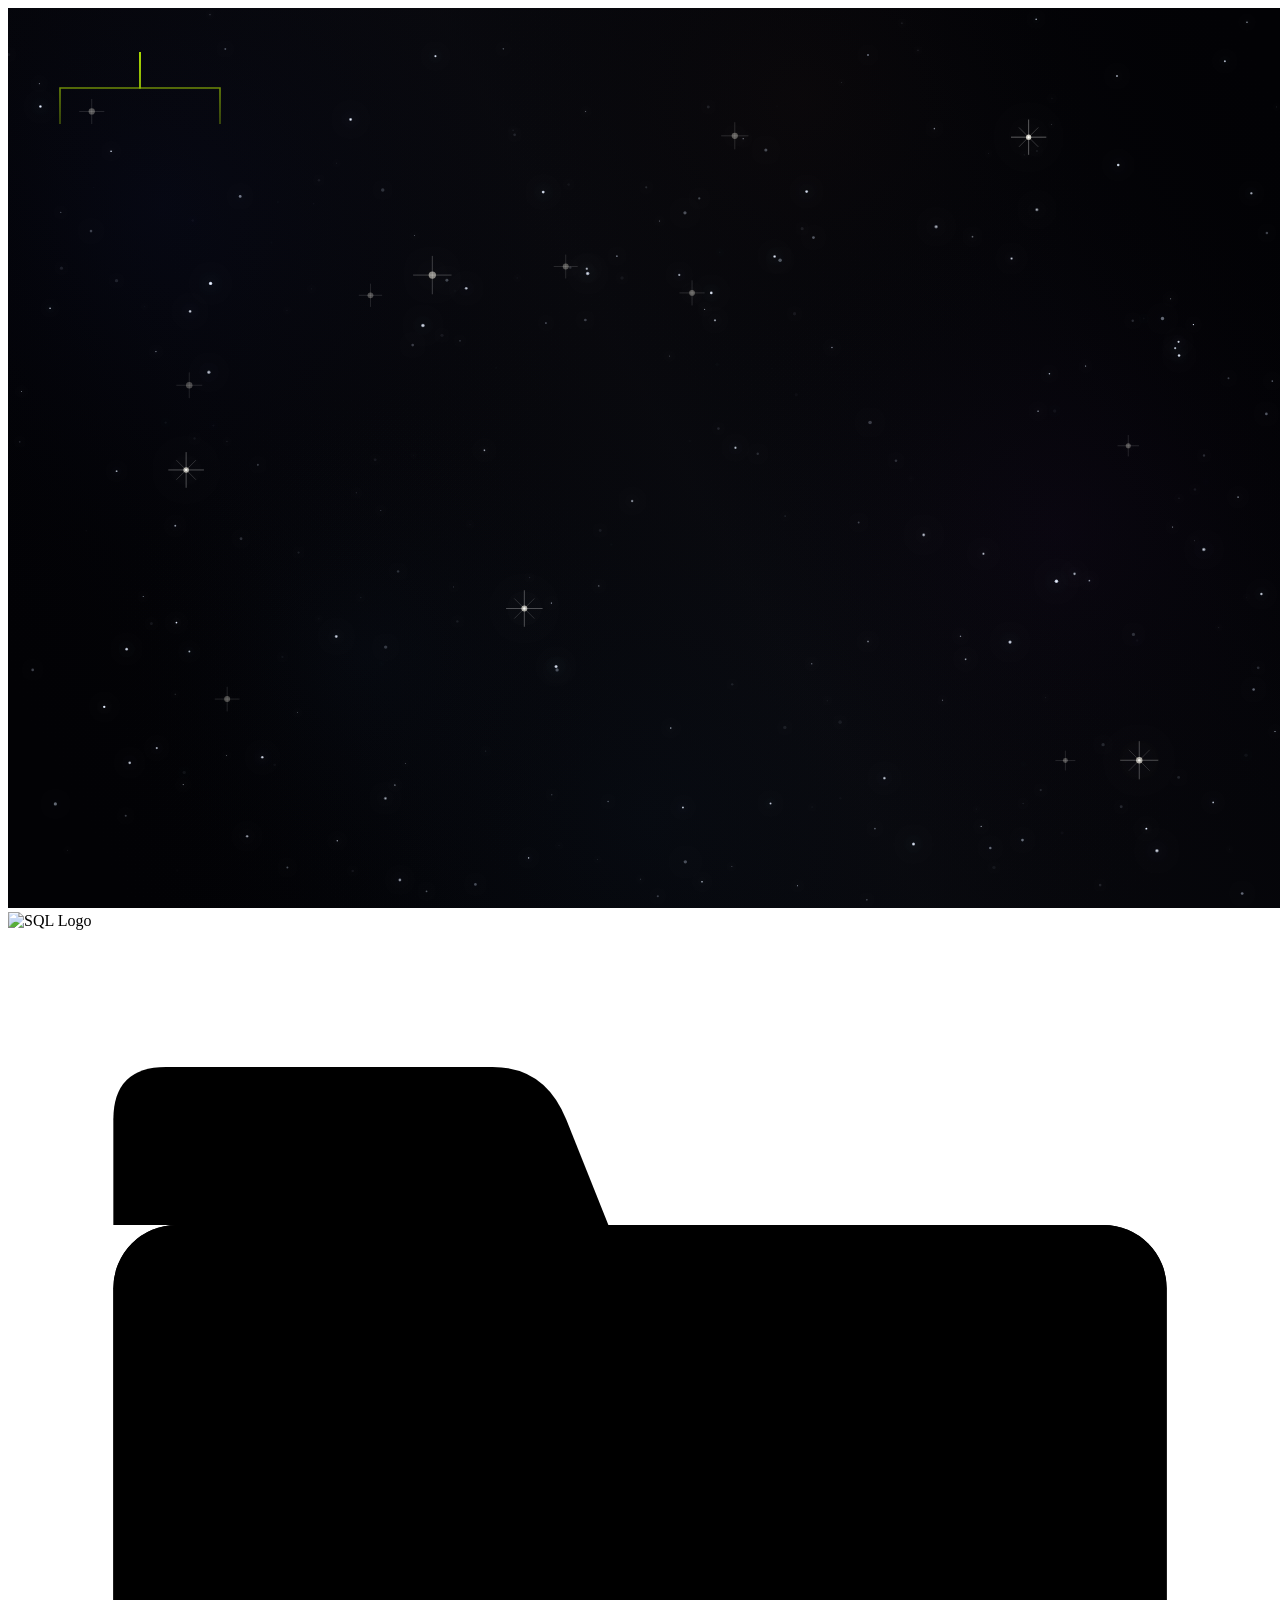
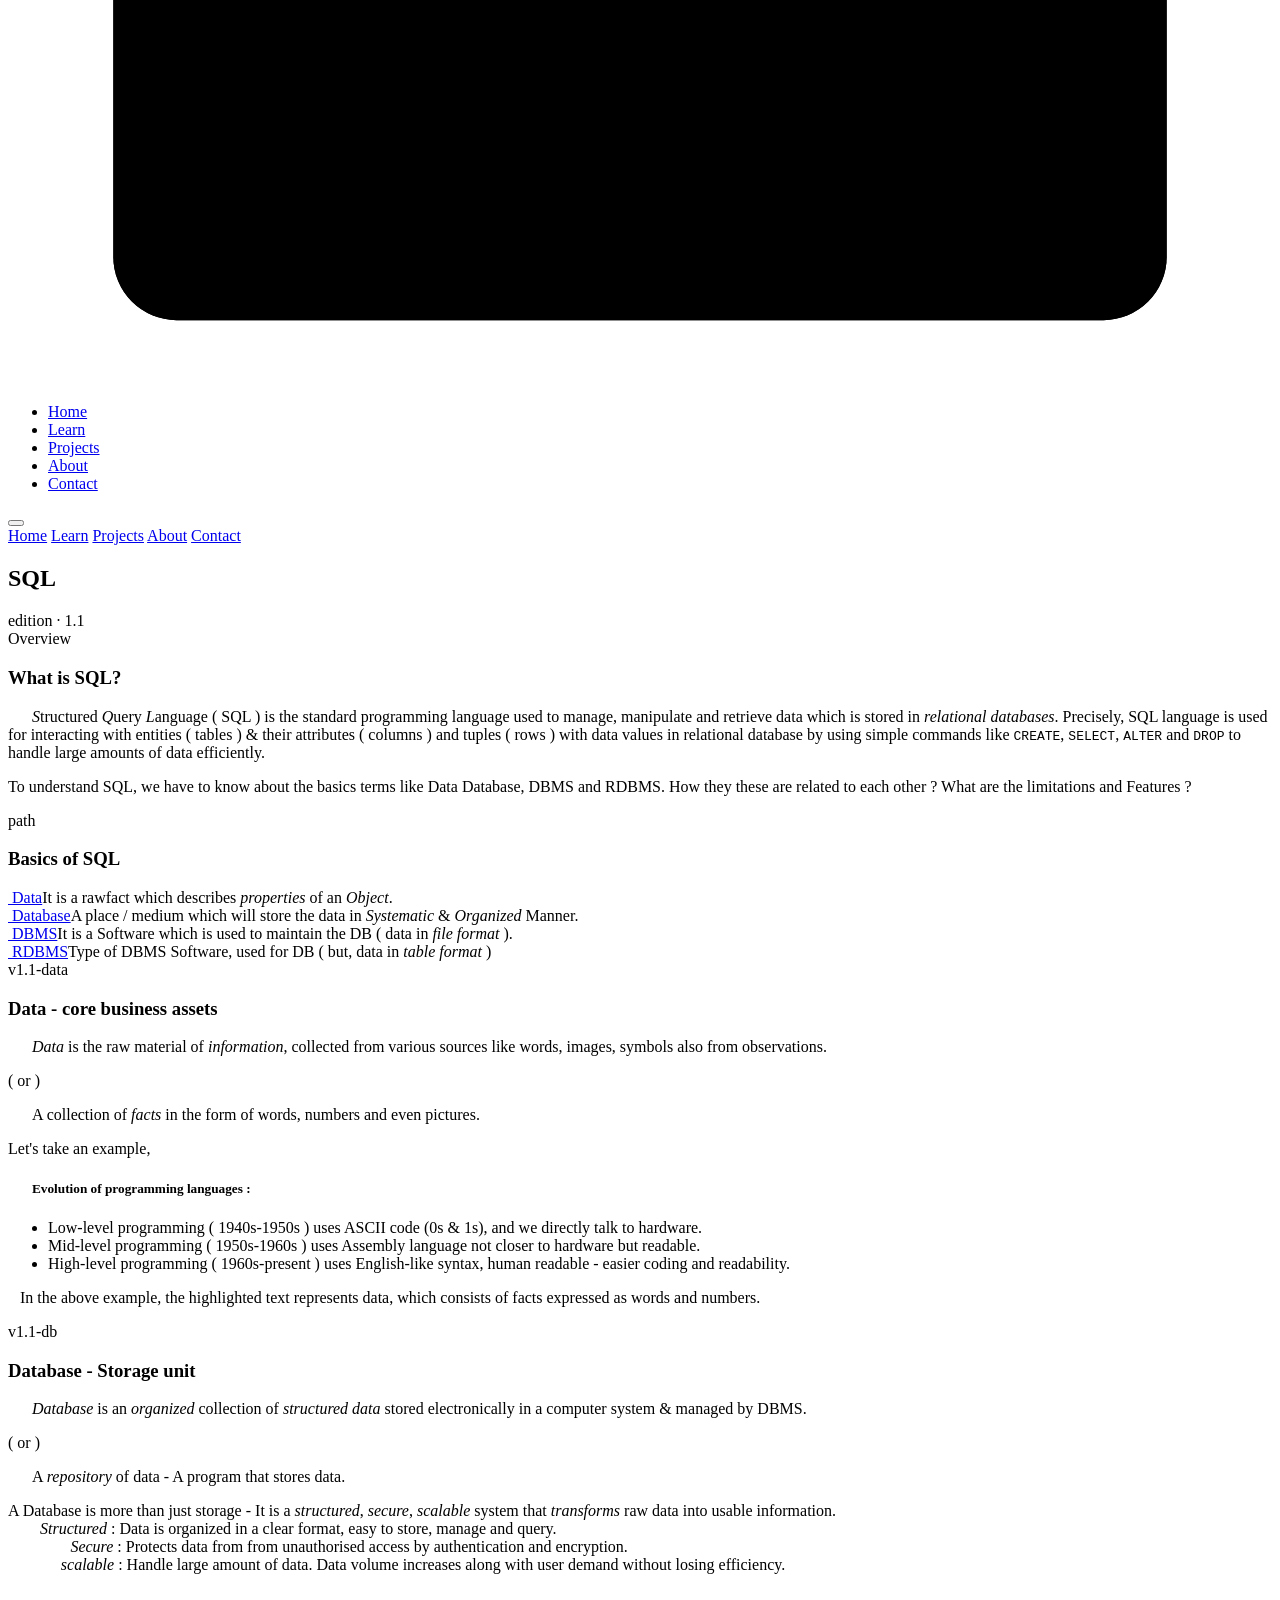
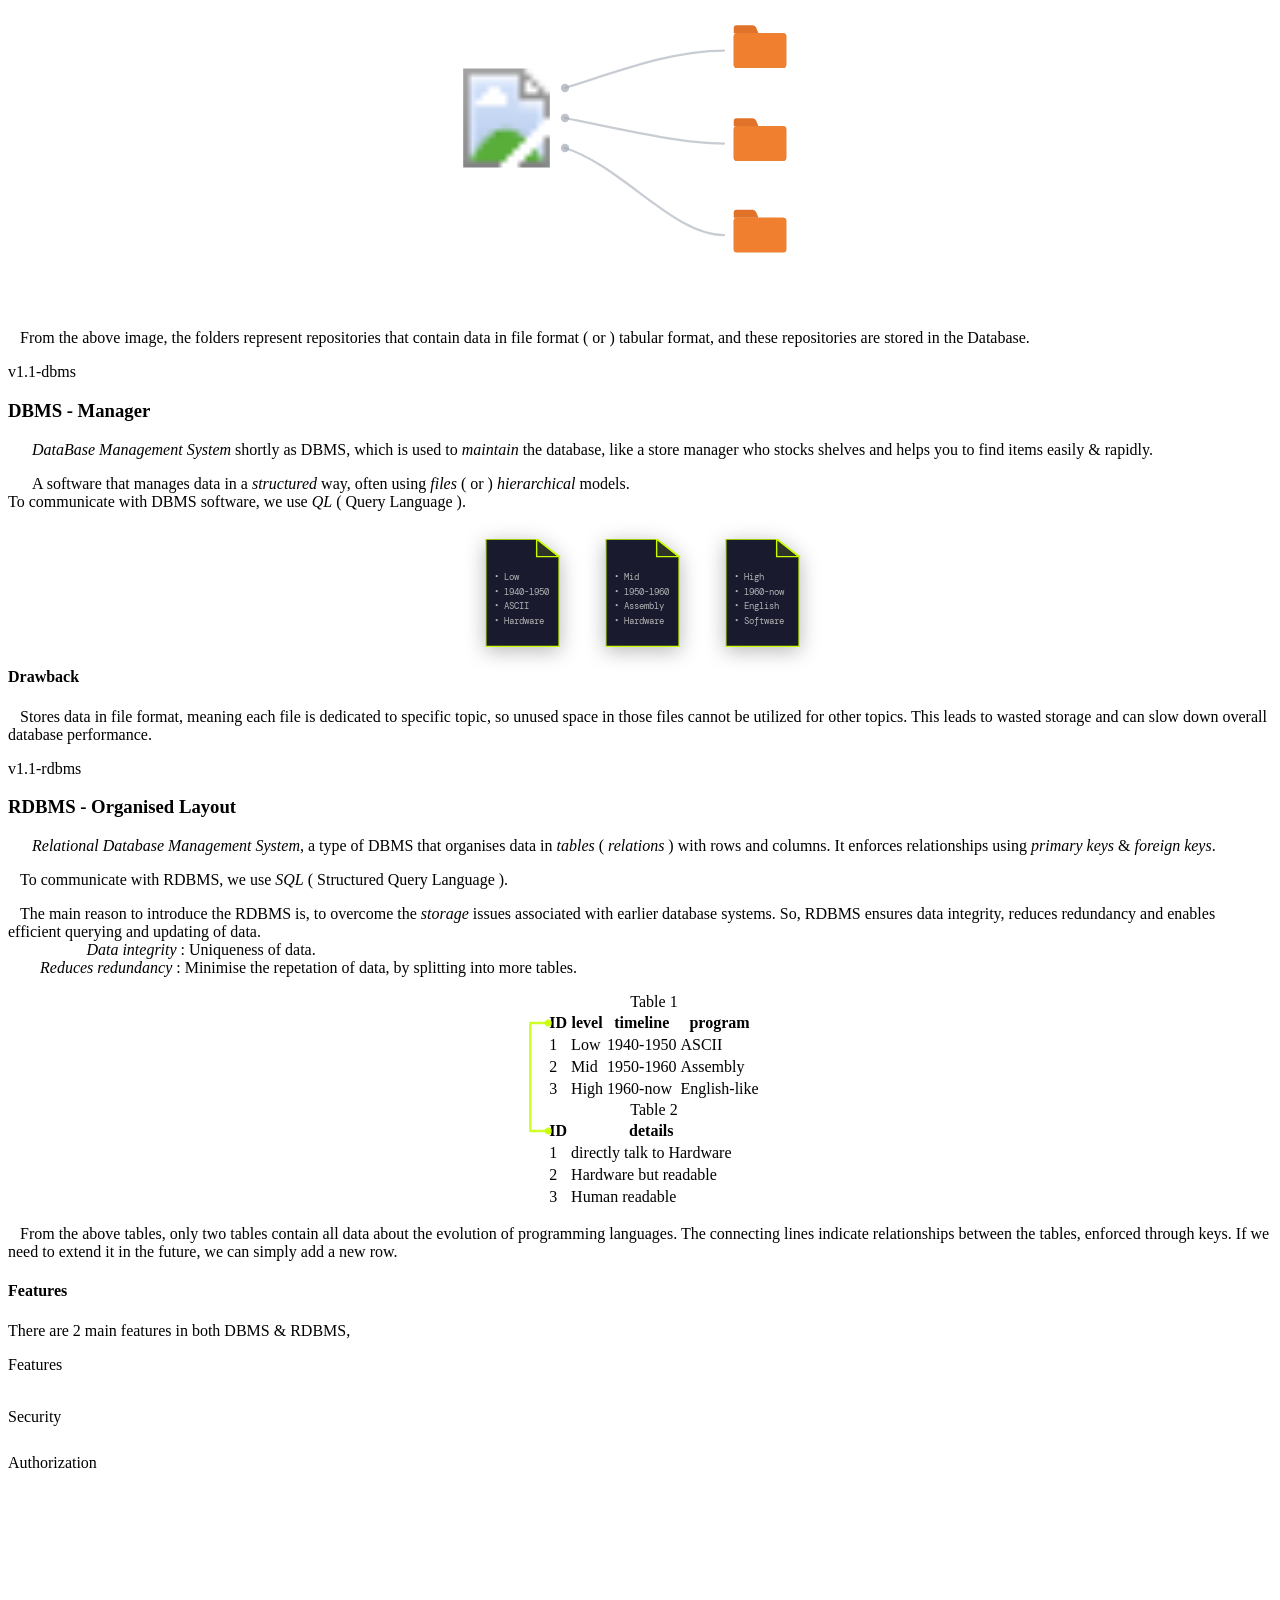
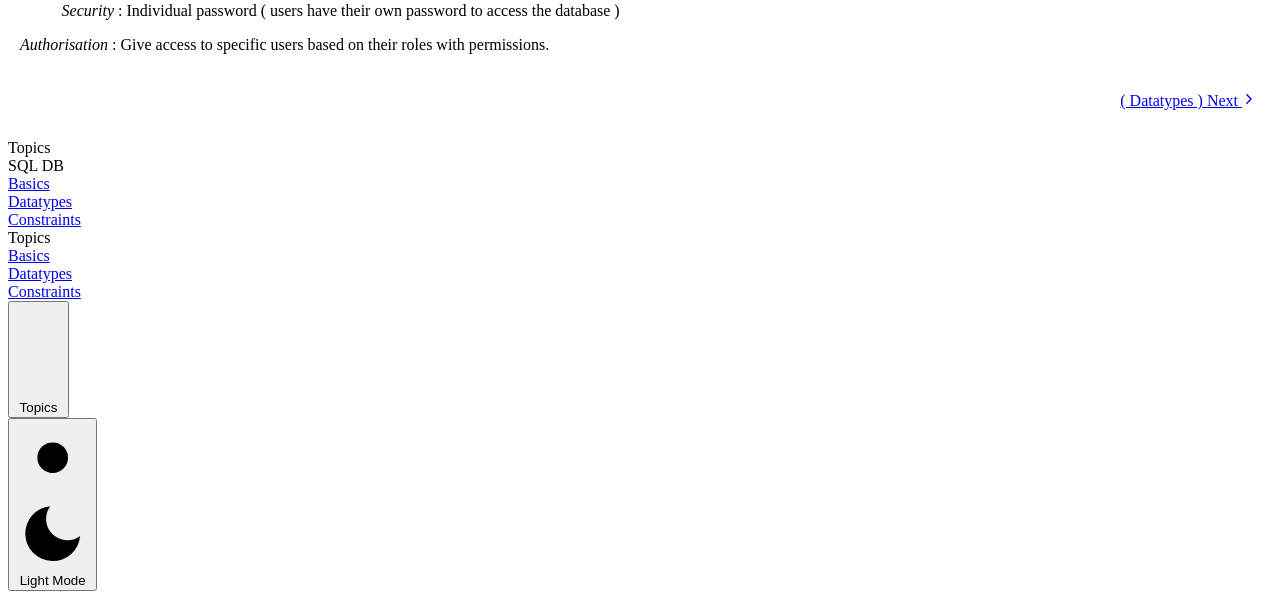
==== commit ce9b05f3: "Update sqlbasics.html" ====
--- a/sqlbasics.html
+++ b/sqlbasics.html
@@ -6,8 +6,8 @@
 <title>bin/sql » basics</title>
 <link rel="icon" type="image/png" href="data:image/png">
 <link href="https://fonts.googleapis.com/css2?family=Bebas+Neue&family=DM+Mono:wght@300;400&family=Lora:ital,wght@0,400;0,500;0,600;1,400&family=Manrope:wght@300;400;500;600&display=swap" rel="stylesheet"/>
-<link rel="stylesheet" href="sql.css"/>
-<link rel="stylesheet" href="bin-logo.css"/>
+<link rel="stylesheet" href="sql/sql.css"/>
+<link rel="stylesheet" href="bin/bin-logo.css"/>
 <link rel="stylesheet" href="https://cdnjs.cloudflare.com/ajax/libs/font-awesome/6.5.0/css/all.min.css"/>
 <link rel="stylesheet" href="https://cdnjs.cloudflare.com/ajax/libs/font-awesome/6.5.0/css/all.min.css"/>
 
@@ -73,7 +73,7 @@
 
 </div>
   <ul class="nav-links" id="nav-links">
-    <li><a href="#"        class="active">Home</a></li>
+    <li><a href="#" class="active">Home</a></li>
     <li><a href="#learn">Learn</a></li>
     <li><a href="#projects">Projects</a></li>
     <li><a href="#about">About</a></li>
@@ -514,19 +514,19 @@
           SQL <span class="sb-pill-tag">DB</span>
         </span>
         <div class="topics">
-          <div class="topic-item topic-item-active" onclick="location.href='sqlintro.html'" style="cursor:pointer;">
-            <a class="topic-head" href="sqlintro.html">Basics</a>
-          </div>
-          <div class="topic-item" onclick="location.href='sqldatatypes.html'" style="cursor:pointer;">
-            <a class="topic-head" href="sqldatatypes.html">Datatypes</a>
-          </div>
-          <div class="topic-item" onclick="location.href='sqlconst.html'" style="cursor:pointer;">
-            <a class="topic-head" href="sqlconst.html">Constraints</a>
-          </div>
-          <div class="topic-item" onclick="location.href='sqloperators.html'" style="cursor:pointer;">
+          <div class="topic-item topic-item-active" onclick="location.href='sql/sqlbasics.html'" style="cursor:pointer;">
+            <a class="topic-head" href="sql/sqlbasics.html">Basics</a>
+          </div>
+          <div class="topic-item" onclick="location.href='sql/sqldatatypes.html'" style="cursor:pointer;">
+            <a class="topic-head" href="sql/sqldatatypes.html">Datatypes</a>
+          </div>
+          <div class="topic-item" onclick="location.href='sql/sqlconstraints.html'" style="cursor:pointer;">
+            <a class="topic-head" href="sql/sqlconstraints.html">Constraints</a>
+          </div>
+          <!-- <div class="topic-item" onclick="location.href='sqloperators.html'" style="cursor:pointer;">
             <a class="topic-head" href="sqloperators.html">Operators</a>
           </div>
-          <!-- <div class="topic-item" onclick="location.href='sqlfunctions.html'" style="cursor:pointer;">
+          <div class="topic-item" onclick="location.href='sqlfunctions.html'" style="cursor:pointer;">
             <a class="topic-head" href="sqlfunctions.html">Functions</a>
           </div>
           <div class="topic-item" onclick="location.href='db.html'" style="cursor:pointer;">
@@ -602,19 +602,19 @@
   <div id="topic-panel" role="dialog" aria-label="Topics">
     <div class="tp-panel-label">Topics</div>
     <div class="topics">
-      <div class="topic-item topic-item-active" onclick="location.href='sqlintro.html'" style="cursor:pointer;">
-        <a class="topic-head" href="sqlintro.html">Basics</a>
-      </div>
-      <div class="topic-item" onclick="location.href='sqldatatypes.html'" style="cursor:pointer;">
-        <a class="topic-head" href="sqldatatypes.html">Datatypes</a>
-      </div>
-      <div class="topic-item" onclick="location.href='sqlconst.html'" style="cursor:pointer;">
-        <a class="topic-head" href="sqlconst.html">Constraints</a>
-      </div>
-      <div class="topic-item" onclick="location.href='sqloperators.html'" style="cursor:pointer;">
+      <div class="topic-item topic-item-active" onclick="location.href='sql/sqlbasics.html'" style="cursor:pointer;">
+        <a class="topic-head" href="sql/sqlbasics.html">Basics</a>
+      </div>
+      <div class="topic-item" onclick="location.href='sql/sqldatatypes.html'" style="cursor:pointer;">
+        <a class="topic-head" href="sql/sqldatatypes.html">Datatypes</a>
+      </div>
+      <div class="topic-item" onclick="location.href='sql/sqlconstraints.html'" style="cursor:pointer;">
+        <a class="topic-head" href="sql/sqlconstraints.html">Constraints</a>
+      </div>
+      <!-- <div class="topic-item" onclick="location.href='sqloperators.html'" style="cursor:pointer;">
         <a class="topic-head" href="sqloperators.html">Operators</a>
       </div>
-      <!-- <div class="topic-item" onclick="location.href='sqlfunctions.html'" style="cursor:pointer;">
+      <div class="topic-item" onclick="location.href='sqlfunctions.html'" style="cursor:pointer;">
         <a class="topic-head" href="sqlfunctions.html">Functions</a>
       </div>
       <div class="topic-item" onclick="location.href='db.html'" style="cursor:pointer;">
@@ -699,4 +699,4 @@
 
 <script src="sql.js"></script>
 </body>
-</html>+</html>
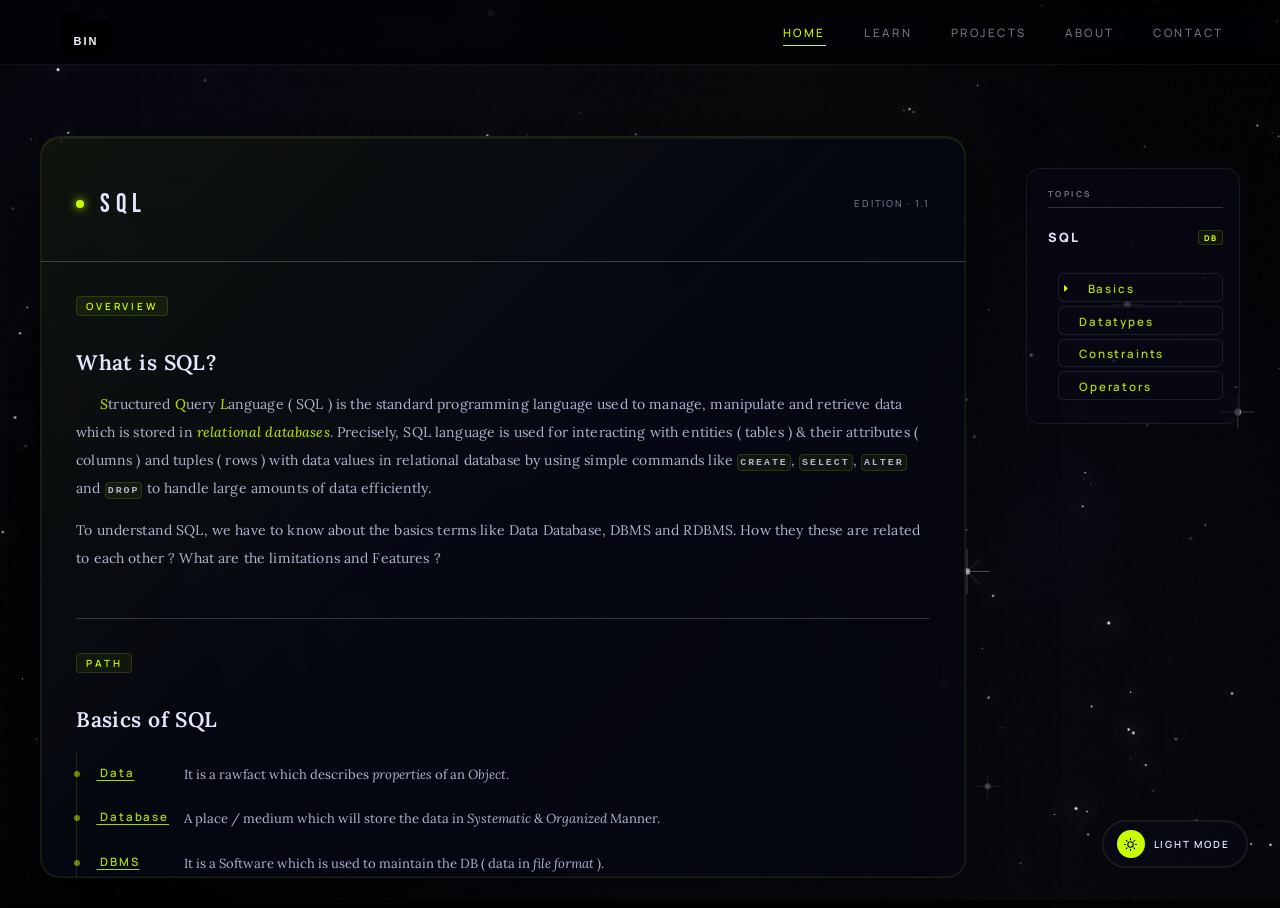
==== commit 6fd7bbb1: "Add files via upload" ====
--- a/sqlbasics.html
+++ b/sqlbasics.html
@@ -6,8 +6,8 @@
 <title>bin/sql » basics</title>
 <link rel="icon" type="image/png" href="data:image/png">
 <link href="https://fonts.googleapis.com/css2?family=Bebas+Neue&family=DM+Mono:wght@300;400&family=Lora:ital,wght@0,400;0,500;0,600;1,400&family=Manrope:wght@300;400;500;600&display=swap" rel="stylesheet"/>
-<link rel="stylesheet" href="sql/sql.css"/>
-<link rel="stylesheet" href="bin/bin-logo.css"/>
+<link rel="stylesheet" href="sql.css"/>
+<link rel="stylesheet" href="bin-logo.css"/>
 <link rel="stylesheet" href="https://cdnjs.cloudflare.com/ajax/libs/font-awesome/6.5.0/css/all.min.css"/>
 <link rel="stylesheet" href="https://cdnjs.cloudflare.com/ajax/libs/font-awesome/6.5.0/css/all.min.css"/>
 
@@ -73,7 +73,7 @@
 
 </div>
   <ul class="nav-links" id="nav-links">
-    <li><a href="#" class="active">Home</a></li>
+    <li><a href="#"        class="active">Home</a></li>
     <li><a href="#learn">Learn</a></li>
     <li><a href="#projects">Projects</a></li>
     <li><a href="#about">About</a></li>
@@ -514,19 +514,19 @@
           SQL <span class="sb-pill-tag">DB</span>
         </span>
         <div class="topics">
-          <div class="topic-item topic-item-active" onclick="location.href='sql/sqlbasics.html'" style="cursor:pointer;">
-            <a class="topic-head" href="sql/sqlbasics.html">Basics</a>
-          </div>
-          <div class="topic-item" onclick="location.href='sql/sqldatatypes.html'" style="cursor:pointer;">
-            <a class="topic-head" href="sql/sqldatatypes.html">Datatypes</a>
-          </div>
-          <div class="topic-item" onclick="location.href='sql/sqlconstraints.html'" style="cursor:pointer;">
-            <a class="topic-head" href="sql/sqlconstraints.html">Constraints</a>
-          </div>
-          <!-- <div class="topic-item" onclick="location.href='sqloperators.html'" style="cursor:pointer;">
+          <div class="topic-item topic-item-active" onclick="location.href='sqlintro.html'" style="cursor:pointer;">
+            <a class="topic-head" href="sqlintro.html">Basics</a>
+          </div>
+          <div class="topic-item" onclick="location.href='sqldatatypes.html'" style="cursor:pointer;">
+            <a class="topic-head" href="sqldatatypes.html">Datatypes</a>
+          </div>
+          <div class="topic-item" onclick="location.href='sqlconst.html'" style="cursor:pointer;">
+            <a class="topic-head" href="sqlconst.html">Constraints</a>
+          </div>
+          <div class="topic-item" onclick="location.href='sqloperators.html'" style="cursor:pointer;">
             <a class="topic-head" href="sqloperators.html">Operators</a>
           </div>
-          <div class="topic-item" onclick="location.href='sqlfunctions.html'" style="cursor:pointer;">
+          <!-- <div class="topic-item" onclick="location.href='sqlfunctions.html'" style="cursor:pointer;">
             <a class="topic-head" href="sqlfunctions.html">Functions</a>
           </div>
           <div class="topic-item" onclick="location.href='db.html'" style="cursor:pointer;">
@@ -602,19 +602,19 @@
   <div id="topic-panel" role="dialog" aria-label="Topics">
     <div class="tp-panel-label">Topics</div>
     <div class="topics">
-      <div class="topic-item topic-item-active" onclick="location.href='sql/sqlbasics.html'" style="cursor:pointer;">
-        <a class="topic-head" href="sql/sqlbasics.html">Basics</a>
-      </div>
-      <div class="topic-item" onclick="location.href='sql/sqldatatypes.html'" style="cursor:pointer;">
-        <a class="topic-head" href="sql/sqldatatypes.html">Datatypes</a>
-      </div>
-      <div class="topic-item" onclick="location.href='sql/sqlconstraints.html'" style="cursor:pointer;">
-        <a class="topic-head" href="sql/sqlconstraints.html">Constraints</a>
-      </div>
-      <!-- <div class="topic-item" onclick="location.href='sqloperators.html'" style="cursor:pointer;">
+      <div class="topic-item topic-item-active" onclick="location.href='sqlintro.html'" style="cursor:pointer;">
+        <a class="topic-head" href="sqlintro.html">Basics</a>
+      </div>
+      <div class="topic-item" onclick="location.href='sqldatatypes.html'" style="cursor:pointer;">
+        <a class="topic-head" href="sqldatatypes.html">Datatypes</a>
+      </div>
+      <div class="topic-item" onclick="location.href='sqlconst.html'" style="cursor:pointer;">
+        <a class="topic-head" href="sqlconst.html">Constraints</a>
+      </div>
+      <div class="topic-item" onclick="location.href='sqloperators.html'" style="cursor:pointer;">
         <a class="topic-head" href="sqloperators.html">Operators</a>
       </div>
-      <div class="topic-item" onclick="location.href='sqlfunctions.html'" style="cursor:pointer;">
+      <!-- <div class="topic-item" onclick="location.href='sqlfunctions.html'" style="cursor:pointer;">
         <a class="topic-head" href="sqlfunctions.html">Functions</a>
       </div>
       <div class="topic-item" onclick="location.href='db.html'" style="cursor:pointer;">
@@ -699,4 +699,4 @@
 
 <script src="sql.js"></script>
 </body>
-</html>
+</html>
--- a/sql.css
+++ b/sql.css
@@ -0,0 +1,1522 @@
+/* ══════════════════════════════════
+   DESIGN TOKENS — DARK (default)
+══════════════════════════════════ */
+:root {
+  --bg:             #020205;
+  --surface:        rgba(4,6,14,0.82);
+  --surface-border: rgba(200,255,0,0.12);
+  --surface-shadow: 0 24px 80px rgba(0,0,0,0.7);
+
+  --nav-bg:         rgba(2,2,5,0.75);
+  --nav-border:     rgba(255,255,255,0.06);
+
+  --accent:         #c8ff00;
+  --accent-soft:    rgba(200,255,0,0.06);
+  --accent-border:  rgba(200,255,0,0.14);
+  --accent-glow:    0 0 10px #c8ff00;
+
+  --text-primary:   #e4e8ff;
+  --text-body:      rgba(200,210,240,0.85);
+  --text-muted:     rgba(220,228,255,0.5);
+  --text-tag:       rgba(200,255,0,0.82);
+
+  --tl-border:      rgba(200,255,0,0.14);
+  --tl-dot:         rgba(200,255,0,0.5);
+  --divider:        rgba(255,255,255,0.18);
+  --divider-header: rgba(255,255,255,0.22);
+
+  --glass-bg:       rgba(8,10,22,0.68);
+  --glass-border:   rgba(255,255,255,0.09);
+  --glass-shine:    rgba(255,255,255,0.055);
+
+  --scrollbar:      rgba(200,255,0,0.25);
+
+  --nav-h: 64px;
+
+  --canvas-opacity: 1;
+}
+
+/* ══════════════════════════════════
+   DESIGN TOKENS — LIGHT
+══════════════════════════════════ */
+[data-theme="light"] {
+  --bg:             #f0ede8;
+  --surface:        rgba(255,255,255,0.92);
+  --surface-border: rgba(37,99,235,0.18);
+  --surface-shadow: 0 24px 80px rgba(100,120,180,0.12);
+
+  --nav-bg:         rgba(245,242,238,0.88);
+  --nav-border:     rgba(0,0,0,0.07);
+
+  --accent:         #1d4ed8;
+  --accent-soft:    rgba(29,78,216,0.06);
+  --accent-border:  rgba(29,78,216,0.18);
+  --accent-glow:    0 0 10px rgba(29,78,216,0.35);
+
+  --text-primary:   #1a1a2e;
+  --text-body:      #4a4a6a;
+  --text-muted:     rgba(60,60,100,0.55);
+  --text-tag:       #1d4ed8;
+
+  --tl-border:      rgba(29,78,216,0.22);
+  --tl-dot:         rgba(29,78,216,0.55);
+  --divider:        rgba(0,0,0,0.06);
+  --divider-header: rgba(0,0,0,0.07);
+
+  --glass-bg:       rgba(255,255,255,0.88);
+  --glass-border:   rgba(0,0,0,0.08);
+  --glass-shine:    rgba(255,255,255,0.85);
+
+  --scrollbar:      rgba(29,78,216,0.3);
+
+  --canvas-opacity: 1;
+}
+
+/* ══════════════════════════════════
+   BASE
+══════════════════════════════════ */
+html { scroll-behavior: auto; }
+body {
+  background: var(--bg);
+  color: var(--text-primary);
+  font-family: 'Lora', Georgia, serif;
+  min-height: 100vh;
+  overflow-x: hidden;
+  /* cursor: ; */
+  transition: background 0.45s ease, color 0.45s ease;
+}
+[data-theme="light"] body {
+  background: transparent;
+}
+
+/* ── Canvas / Grain ── */
+#space {
+  position: fixed;
+  inset: 0;
+  z-index: 0;
+  pointer-events: none;
+  opacity: var(--canvas-opacity);
+  transition: opacity 0.45s ease;
+}
+
+/* Light-mode warm background texture — disabled, sky canvas handles this now */
+body::before {
+  content: '';
+  position: fixed;
+  inset: 0;
+  z-index: 0;
+  pointer-events: none;
+  opacity: 0;
+  transition: opacity 0.45s ease;
+  background:
+    radial-gradient(ellipse 80% 60% at 15% 20%, rgba(219,234,254,0.5) 0%, transparent 70%),
+    radial-gradient(ellipse 60% 50% at 85% 80%, rgba(224,242,254,0.4) 0%, transparent 70%),
+    radial-gradient(ellipse 50% 40% at 50% 50%, rgba(238,242,255,0.3) 0%, transparent 70%);
+}
+[data-theme="light"] body::before { opacity: 0; }
+
+body::after {
+  content: '';
+  position: fixed;
+  inset: 0;
+  z-index: 1;
+  pointer-events: none;
+  background-image: url("data:image/svg+xml,%3Csvg viewBox='0 0 200 200' xmlns='http://www.w3.org/2000/svg'%3E%3Cfilter id='n'%3E%3CfeTurbulence type='fractalNoise' baseFrequency='0.85' numOctaves='4' stitchTiles='stitch'/%3E%3C/filter%3E%3Crect width='100%25' height='100%25' filter='url(%23n)' opacity='0.035'/%3E%3C/svg%3E");
+  opacity: 0.55;
+}
+
+/* ── VOID ── */
+#void {
+  position: relative;
+  z-index: 2;
+  margin-top: var(--nav-h);
+  min-height: 100vh;
+  padding: 0 2rem 4rem;
+  display: flex;
+  flex-direction: row;
+  align-items: flex-start;
+  justify-content: flex-start;
+  width: 100%;
+  box-sizing: border-box;
+  overflow: visible;
+}
+
+@keyframes bob {
+  0%, 100% { transform: translateX(-50%) translateY(0); }
+  50%       { transform: translateX(-50%) translateY(7px); }
+}
+@keyframes mfade { to { opacity: 0.16; } }
+@keyframes pulse-dot {
+  0%, 100% { opacity: 1; transform: scale(1); }
+  50%       { opacity: 0.5; transform: scale(0.72); }
+}
+
+/* ── NAV ── */
+nav {
+  position: fixed;
+  top: 0; left: 0; right: 0;
+  height: var(--nav-h);
+  z-index: 100;
+  display: flex;
+  align-items: center;
+  justify-content: space-between;
+  padding: 0 clamp(1.2rem, 5vw, 3.5rem);
+  border-bottom: 1px solid var(--nav-border);
+  background: var(--nav-bg);
+  backdrop-filter: blur(20px) saturate(180%);
+  -webkit-backdrop-filter: blur(20px) saturate(180%);
+  transition: background 0.45s ease, border-color 0.45s ease;
+}
+.logo {
+  font-family: 'Bebas Neue', sans-serif;
+  font-size: clamp(1.4rem, 3vw, 1.8rem);
+  letter-spacing: 0.18em;
+  color: var(--accent);
+  text-decoration: none;
+  user-select: none;
+  transition: color 0.45s ease;
+}
+.nav-links {
+  display: flex;
+  align-items: center;
+  gap: clamp(1rem, 3vw, 2.5rem);
+  list-style: none;
+}
+.nav-links a {
+  font-family: 'Manrope', sans-serif;
+  font-size: 0.72rem;
+  font-weight: 500;
+  letter-spacing: 0.22em;
+  text-transform: uppercase;
+  color: var(--text-muted);
+  text-decoration: none;
+  position: relative;
+  padding: 4px 0;
+  transition: color 0.25s;
+}
+.nav-links a::after {
+  content: '';
+  position: absolute;
+  bottom: -2px; left: 0;
+  width: 0; height: 1px;
+  background: var(--accent);
+  transition: width 0.3s cubic-bezier(.4,0,.2,1);
+}
+.nav-links a:hover { color: var(--text-primary); }
+.nav-links a:hover::after,
+.nav-links a.active::after { width: 100%; }
+.nav-links a.active { color: var(--accent); }
+
+/* hamburger */
+.burger {
+  display: none;
+  flex-direction: column;
+  gap: 5px;
+  background: none;
+  border: none;
+  cursor: pointer;
+  padding: 4px;
+}
+.burger span {
+  display: block;
+  width: 22px;
+  height: 1.5px;
+  background: var(--text-muted);
+  transition: all 0.28s ease;
+  transform-origin: center;
+}
+.burger.open span:nth-child(1) { transform: translateY(6.5px) rotate(45deg); background: var(--accent); }
+.burger.open span:nth-child(2) { opacity: 0; transform: scaleX(0); }
+.burger.open span:nth-child(3) { transform: translateY(-6.5px) rotate(-45deg); background: var(--accent); }
+
+/* mobile menu */
+.mob-menu {
+  display: none;
+  position: fixed;
+  top: var(--nav-h);
+  left: 0; right: 0;
+  z-index: 99;
+  background: var(--nav-bg);
+  backdrop-filter: blur(24px);
+  border-bottom: 1px solid var(--nav-border);
+  flex-direction: column;
+  opacity: 0;
+  transform: translateY(-6px);
+  transition: opacity 0.22s, transform 0.22s, background 0.45s;
+  pointer-events: none;
+  padding: 1.5rem clamp(1.2rem, 5vw, 3.5rem);
+  gap: 0;
+}
+.mob-menu.open { opacity: 1; transform: none; pointer-events: all; }
+.mob-menu a {
+  display: block;
+  font-family: 'Manrope', sans-serif;
+  font-size: 0.7rem;
+  font-weight: 500;
+  letter-spacing: 0.22em;
+  text-transform: uppercase;
+  color: var(--text-muted);
+  text-decoration: none;
+  padding: 0.9rem 0;
+  border-bottom: 1px solid var(--nav-border);
+  transition: color 0.2s, padding-left 0.2s;
+}
+.mob-menu a:last-child { border-bottom: none; }
+.mob-menu a:hover { color: var(--accent); padding-left: 0.5rem; }
+
+/* ── GLASS PANEL ── */
+.glass-panel {
+  position: absolute;
+  z-index: 10;
+  border-radius: 16px;
+  border: 1px solid var(--glass-border);
+  background: var(--glass-bg);
+  backdrop-filter: blur(18px) saturate(160%);
+  -webkit-backdrop-filter: blur(18px) saturate(160%);
+  box-shadow:
+    0 0 0 1px var(--accent-soft) inset,
+    0 8px 48px rgba(0,0,0,0.55),
+    0 1px 0 var(--glass-shine) inset;
+  transition: background 0.45s, border-color 0.45s;
+}
+.glass-panel::before {
+  content: '';
+  position: absolute;
+  inset: 0;
+  border-radius: inherit;
+  background: linear-gradient(135deg, var(--glass-shine) 0%, transparent 60%);
+  pointer-events: none;
+}
+.gp-title {
+  font-family: 'Bebas Neue', sans-serif;
+  font-size: clamp(0.85rem, 2vw, 1.05rem);
+  letter-spacing: 0.22em;
+  color: var(--accent);
+  opacity: 0.78;
+  margin-bottom: 0.55rem;
+  transition: color 0.45s;
+}
+.gp-body {
+  font-family: 'Manrope', sans-serif;
+  font-size: clamp(0.58rem, 1.2vw, 0.66rem);
+  line-height: 1.95;
+  letter-spacing: 0.06em;
+  color: var(--text-body);
+}
+.gp-stat {
+  display: flex;
+  justify-content: space-between;
+  align-items: center;
+  padding: 0.45rem 0;
+  border-bottom: 1px solid var(--divider);
+  font-family: 'Manrope', sans-serif;
+  font-size: 0.6rem;
+  letter-spacing: 0.14em;
+}
+.gp-stat:last-child { border-bottom: none; }
+.gp-stat-val { color: var(--accent); font-size: 0.72rem; letter-spacing: 0.08em; transition: color 0.45s; }
+
+/* ── AI SECTION ── */
+#section {
+  position: relative;
+  z-index: 20;
+  flex: 1 1 0;
+  min-width: 0;
+  max-width: 1500px;
+  height: calc(100vh - var(--nav-h) - 6rem);
+  max-height: 1000px;
+  overflow: hidden;
+  border-radius: 20px;
+  border: 1px solid var(--surface-border);
+  background: var(--surface);
+  backdrop-filter: blur(28px) saturate(180%);
+  -webkit-backdrop-filter: blur(28px) saturate(180%);
+  box-shadow:
+    0 0 0 1px rgba(255,255,255,0.04) inset,
+    var(--surface-shadow),
+    0 2px 0 var(--accent-soft) inset;
+  margin-top: 4rem;
+  display: flex;
+  flex-direction: column;
+  transition: background 0.45s, border-color 0.45s, box-shadow 0.45s;
+}
+#section::before {
+  content: '';
+  position: absolute;
+  inset: 0;
+  border-radius: inherit;
+  background: linear-gradient(135deg, var(--accent-soft) 0%, rgba(80,120,255,0.018) 50%, transparent 100%);
+  pointer-events: none;
+  z-index: 0;
+}
+
+.header {
+  flex-shrink: 0;
+  padding: 1.8rem 2.2rem 1.2rem;
+  border-bottom: 1px solid var(--divider-header);
+  position: relative;
+  z-index: 1;
+  display: flex;
+  align-items: center;
+  gap: 1rem;
+  transition: border-color 0.45s;
+}
+.header-dot {
+  width: 8px; height: 8px;
+  border-radius: 50%;
+  background: var(--accent);
+  box-shadow: var(--accent-glow);
+  animation: pulse-dot 2.4s ease-in-out infinite;
+  flex-shrink: 0;
+  transition: background 0.45s, box-shadow 0.45s;
+}
+.header h2 {
+  font-family: 'Bebas Neue', sans-serif;
+  font-size: clamp(1.5rem, 3vw, 1.65rem);
+  letter-spacing: 0.22em;
+  color: var(--text-primary);
+  font-weight: 400;
+  transition: color 0.45s;
+}
+span.sub-header{
+  font-size: clamp(1rem, 3vw, 1.65rem);
+}
+.header span {
+  font-family: 'Manrope', sans-serif;
+  font-size: 0.6rem;
+  font-weight: 500;
+  letter-spacing: 0.18em;
+  color: var(--text-muted);
+  text-transform: uppercase;
+  margin-left: auto;
+  transition: color 0.45s;
+}
+
+.scroll-body {
+  flex: 1;
+  overflow-y: auto;
+  padding: 2rem 2.2rem;
+  position: relative;
+  z-index: 1;
+  scrollbar-width: thin;
+  scrollbar-color: var(--scrollbar) transparent;
+}
+.scroll-body::-webkit-scrollbar { width: 4px; }
+.scroll-body::-webkit-scrollbar-track { background: transparent; }
+.scroll-body::-webkit-scrollbar-thumb { background: var(--scrollbar); border-radius: 2px; }
+
+.topic {
+  margin-bottom: 2rem;
+  padding-bottom: 2rem;
+  border-bottom: 1px solid var(--divider);
+  transition: border-color 0.45s;
+}
+.topic:last-child { border-bottom: none; margin-bottom: 0; }
+
+.topic-tag {
+  display: inline-block;
+  font-family: 'Manrope', sans-serif;
+  font-size: 0.62rem;
+  font-weight: 600;
+  letter-spacing: 0.28em;
+  text-transform: uppercase;
+  color: var(--accent);
+  background: var(--accent-soft);
+  border: 1px solid var(--accent-border);
+  border-radius: 4px;
+  padding: 2px 9px;
+  margin-bottom: 0.75rem;
+  transition: color 0.45s, background 0.45s, border-color 0.45s;
+}
+
+.topic h3 {
+  font-family: 'Lora', Georgia, serif;
+  font-size: clamp(1.15rem, 2.5vw, 1.32rem);
+  font-weight: 600;
+  letter-spacing: 0.02em;
+  color: var(--text-primary);
+  margin-bottom: 0.8rem;
+  transition: color 0.45s;
+}
+h4, h5{
+  font-family: 'Lora', Georgia, serif;
+  font-weight: 600;
+  letter-spacing: 0.02em;
+  color: var(--text-primary);
+  margin-bottom: 0.5rem;
+}
+
+.topic p , li{
+  font-family: 'Lora', Georgia, serif;
+  font-size: clamp(0.82rem, 1.4vw, 0.875rem);
+  line-height: 2;
+  letter-spacing: 0.01em;
+  color: var(--text-body);
+  transition: color 0.45s;
+}
+.topic p + p { margin-top: 0.9rem; }
+
+.highlight {
+  display: inline;
+  color: var(--text-tag);
+  font-style: italic;
+  font-weight: 500;
+  transition: color 0.45s;
+}
+
+/* timeline */
+.timeline {
+  margin: 1.2rem 0 0;
+  display: flex;
+  flex-direction: column;
+}
+.topics{
+  margin: 1.2rem 0 0;
+  margin-left: 10px;
+  display: flex;
+  flex-direction: column;
+}
+.tl-item, .topic-item {
+  display: flex;
+  gap: 1rem;
+  align-items: flex-start;
+  padding: 0.65rem 0;
+  border-left: 1px solid var(--tl-border);
+  padding-left: 1.2rem;
+  position: relative;
+  transition: border-color 0.45s;
+}
+.tl-item::before {
+  content: '';
+  position: absolute;
+  left: -3.5px; top: 1.15rem;
+  width: 6px; height: 6px;
+  border-radius: 50%;
+  background: var(--tl-dot);
+  transition: background 0.45s;
+}
+.topic-item {
+  border: 1px solid var(--glass-border);
+  background: var(--glass-bg);
+  border-radius: 6px;
+  margin-bottom: 0.25rem;
+  padding: 0.3rem 0.6rem 0.3rem 1rem;
+  display: flex;
+  align-items: center;
+  justify-content: space-between;
+  transition: border-color 0.25s, background 0.25s;
+}
+.topic-item:hover {
+  border-color: var(--accent-border);
+  background: var(--accent-soft);
+}
+[data-theme="dark"]  .topic-item:hover { background: rgba(200,255,0,0.50); }
+[data-theme="light"] .topic-item:hover { background: rgba(255,255,255,0.50); }
+.topic-item::before {
+  font-family: 'Font Awesome 6 Free', FontAwesome;
+  content: '\f0da';
+  font-weight: 900;
+  position: absolute;
+  left: -0.7rem; top: 50%;
+  transform: translateY(-50%);
+  font-size: 0.6rem;
+  color: var(--accent);
+  opacity: 0.5;
+  transition: opacity 0.25s, color 0.25s;
+}
+.topic-item:hover::before {
+  opacity: 1;
+  color: var(--accent);
+}
+.tl-head {
+  flex-shrink: 0;
+  font-family: 'Manrope', sans-serif;
+  font-size: 0.72rem;
+  font-weight: 600;
+  letter-spacing: 0.16em;
+  color: var(--accent);
+  opacity: 0.85;
+  width: 4.5rem;
+  padding-top: 2px;
+  transition: color 0.45s, text-decoration-thickness 300ms ease;
+  text-underline-offset: 2.5px;
+  text-decoration-thickness: 1px;
+}
+.topic-head{
+  flex-shrink: 0;
+  font-family: 'Manrope', sans-serif;
+  font-size: 0.72rem;
+  font-weight: 600;
+  letter-spacing: 0.16em;
+  color: var(--accent);
+  opacity: 0.85;
+  width: 4.5rem;
+  padding-top: 2px;
+  text-decoration: none;
+}
+.tl-text {
+  font-family: 'Lora', Georgia, serif;
+  font-size: 0.82rem;
+  line-height: 1.8;
+  color: var(--text-body);
+  transition: color 0.45s;
+}
+
+@keyframes dot-glow {
+  0%, 100% { box-shadow: 0 0 4px var(--accent), 0 0 10px var(--accent), 0 0 22px var(--accent); transform: scale(1.1); }
+  50%       { box-shadow: 0 0 8px var(--accent), 0 0 22px var(--accent), 0 0 42px var(--accent); transform: scale(1.45); }
+}
+/* Only trigger glow when hovering the year span */
+.tl-item:has(.tl-head:hover)::before {
+  background: var(--accent);
+  border-color: var(--accent);
+  animation: dot-glow 1.2s ease-in-out infinite;
+}
+.tl-head:hover {
+  cursor: pointer;
+  text-decoration-thickness: 0px;
+}
+[data-theme="dark"]  .tl-head:hover { color: #c8ff00; opacity: 1; text-transform: none; }
+[data-theme="light"] .tl-head:hover { color: #1d4ed8; opacity: 1; }
+
+/* ── SIDEBAR ── */
+#sidebar {
+  flex: 0 0 200px;
+  width: 200px;
+  margin-left: 100px;
+  margin-top: 4rem;
+  display: flex;
+  flex-direction: column;
+  gap: 2.2rem;
+  position: sticky;
+  top: calc(var(--nav-h) + 2rem);
+  align-self: flex-start;
+  border-radius: 14px;
+  padding: 1.2rem 1rem;
+  transition: background 0.45s, border-color 0.45s, box-shadow 0.45s;
+}
+[data-theme="light"] #sidebar {
+  background: rgba(255,255,255,0.25);
+  border: 1px solid rgba(29,78,216,0.13);
+  box-shadow: 0 8px 32px rgba(100,120,200,0.10);
+  backdrop-filter: blur(18px) saturate(160%);
+  -webkit-backdrop-filter: blur(18px) saturate(160%);
+}
+[data-theme="dark"] #sidebar {
+  background: rgba(8,10,22,0.55);
+  border: 1px solid rgba(255,255,255,0.07);
+}
+.sb-section {
+  display: flex;
+  flex-direction: column;
+  gap: 0;
+  padding-left: 5px;
+}
+.sb-label {
+  font-family: 'Manrope', sans-serif;
+  font-size: 0.52rem;
+  font-weight: 700;
+  letter-spacing: 0.3em;
+  text-transform: uppercase;
+  color: var(--text-muted);
+  margin-bottom: 0.75rem;
+  padding-bottom: 0.5rem;
+  border-bottom: 1px solid var(--divider);
+  transition: color 0.45s, border-color 0.45s;
+}
+[data-theme="light"] .sb-label {
+  color: #1a1a2e;
+  opacity: 0.7;
+  border-bottom-color: rgba(29,78,216,0.15);
+}
+.sb-link {
+  display: flex;
+  align-items: center;
+  gap: 0.65rem;
+  padding: 0.52rem 0;
+  font-family: 'Manrope', sans-serif;
+  font-size: 0.72rem;
+  font-weight: 500;
+  letter-spacing: 0.08em;
+  color: var(--text-muted);
+  text-decoration: none;
+  border-bottom: 1px solid transparent;
+  transition: color 0.22s, border-color 0.22s, transform 0.18s;
+  position: relative;
+}
+[data-theme="light"] .sb-link {
+  color: #2a2a4a;
+}
+.sb-link:hover {
+  transform: translateX(4px);
+}
+/* dark mode → accent green */
+[data-theme="dark"]  .sb-link:hover { color: #c8ff00; background: rgba(200,255,0,0.50); border-radius: 6px; padding-left: 0.4rem; }
+/* light mode → blue */
+[data-theme="light"] .sb-link:hover { color: #1d4ed8; background: rgba(255,255,255,0.50); border-radius: 6px; padding-left: 0.4rem; }
+
+.sb-link .sb-icon {
+  width: 28px; height: 28px;
+  border-radius: 8px;
+  display: flex; align-items: center; justify-content: center;
+  flex-shrink: 0;
+  background: var(--accent-soft);
+  border: 1px solid var(--accent-border);
+  transition: background 0.22s, border-color 0.22s, box-shadow 0.22s;
+}
+[data-theme="dark"] .sb-link:hover .sb-icon {
+  background: rgba(200,255,0,0.12);
+  border-color: rgba(200,255,0,0.35);
+  box-shadow: 0 0 10px rgba(200,255,0,0.2);
+}
+[data-theme="light"] .sb-link:hover .sb-icon {
+  background: rgba(29,78,216,0.1);
+  border-color: rgba(29,78,216,0.3);
+  box-shadow: 0 0 10px rgba(29,78,216,0.15);
+}
+.sb-link .sb-icon svg {
+  width: 13px; height: 13px;
+  stroke: var(--text-muted);
+  fill: none;
+  stroke-width: 1.8;
+  stroke-linecap: round;
+  stroke-linejoin: round;
+  transition: stroke 0.22s;
+}
+[data-theme="dark"]  .sb-link:hover .sb-icon svg { stroke: #c8ff00; }
+[data-theme="light"] .sb-link:hover .sb-icon svg { stroke: #1d4ed8; }
+
+.sb-link .sb-name {
+  flex: 1;
+  line-height: 1;
+}
+.sb-link .sb-arrow {
+  font-size: 0.6rem;
+  opacity: 0;
+  transition: opacity 0.18s, transform 0.18s;
+  transform: translateX(-4px);
+}
+.sb-link:hover .sb-arrow {
+  opacity: 0.7;
+  transform: translateX(0);
+}
+
+/* Concept pill style */
+.sb-concepts {
+  display: flex;
+  flex-direction: column;
+  gap: 0;
+}
+.sb-pill {
+  display: flex;
+  align-items: center;
+  justify-content: space-between;
+  padding: 0.5rem 0;
+  font-family: 'Manrope', sans-serif;
+  font-size: 0.7rem;
+  font-weight: 500;
+  letter-spacing: 0.08em;
+  color: var(--text-muted);
+  text-decoration: none;
+  transition: color 0.22s, padding-left 0.18s;
+  position: relative;
+}
+[data-theme="light"] .sb-pill {
+  color: #2a2a4a;
+}
+.sb-pill:last-child { border-bottom: none; }
+.sb-pill::before {
+  content: '';
+  position: absolute;
+  left: -0.6rem;
+  top: 50%; transform: translateY(-50%);
+  width: 3px; height: 3px;
+  border-radius: 50%;
+  background: var(--accent);
+  opacity: 0;
+  transition: opacity 0.18s;
+}
+.sb-pill:hover { padding-left: 0.5rem; }
+.sb-pill:hover::before { opacity: 1; }
+[data-theme="dark"]  .sb-pill:hover { color: #c8ff00; background: rgba(200,255,0,0.50); border-radius: 6px; }
+[data-theme="light"] .sb-pill:hover { color: #1d4ed8; background: rgba(255,255,255,0.50); border-radius: 6px; }
+.sb-pill-tag {
+  font-size: 0.5rem;
+  letter-spacing: 0.12em;
+  text-transform: uppercase;
+  padding: 1px 5px;
+  border-radius: 3px;
+  background: var(--accent-soft);
+  border: 1px solid var(--accent-border);
+  color: var(--accent);
+  transition: background 0.22s, border-color 0.22s, color 0.22s;
+  flex-shrink: 0;
+}
+[data-theme="dark"]  .sb-pill:hover .sb-pill-tag { background: rgba(200,255,0,0.1); border-color: rgba(200,255,0,0.3); color: #c8ff00; }
+[data-theme="light"] .sb-pill:hover .sb-pill-tag { background: rgba(29,78,216,0.08); border-color: rgba(29,78,216,0.25); color: #1d4ed8; }
+
+/* ── SQL label pill — non-hoverable, bold heading ── */
+span.sb-pill {
+  font-weight: 900;
+  font-size: 0.8rem;
+  letter-spacing: 0.14em;
+  cursor: default;
+  pointer-events: none;
+  color: var(--text-primary);
+}
+[data-theme="light"] span.sb-pill { color: #1a1a2e; }
+span.sb-pill:hover,
+span.sb-pill:hover::before { all: unset; }
+span.sb-pill::before { display: none; }
+
+/* ── RESPONSIVE ── */
+@media (max-width: 1280px) {
+  #sidebar { flex: 0 0 180px; width: 180px; margin-left: 60px; }
+}
+@media (max-width: 1100px) {
+  #void { padding: 0 1.5rem 4rem; }
+  #sidebar { flex: 0 0 160px; width: 160px; margin-left: 32px; }
+}
+@media (max-width: 900px) {
+  #void { flex-direction: column; align-items: center; padding: 0 1.2rem 6rem; }
+  #section {
+    flex: none; width: 100%; max-width: 100%; margin-top: 2.5rem;
+    /* Undo the fixed height + clip so content flows naturally */
+    height: auto !important;
+    max-height: none !important;
+    overflow: visible !important;
+  }
+  .scroll-body {
+    overflow: visible !important;
+    height: auto !important;
+    flex: none !important;
+    /* Extra bottom room so last content clears the floating buttons */
+    padding-bottom: 5.5rem;
+  }
+  #sidebar { display: none !important; }
+}
+@media (max-width: 600px) {
+  #section { border-radius: 12px; }
+  .header, .scroll-body { padding-left: 1.2rem; padding-right: 1.2rem; }
+  #theme-toggle { bottom: 1.2rem; right: 1.2rem; }
+}
+
+/* ══════════════════════════════════
+   THEME TOGGLE — single pill button
+══════════════════════════════════ */
+#theme-toggle {
+  position: fixed;
+  bottom: 2rem;
+  right: 2rem;
+  z-index: 200;
+}
+
+#toggle-btn {
+  display: flex;
+  align-items: center;
+  gap: 0.55rem;
+  padding: 0.55rem 1.1rem 0.55rem 0.85rem;
+  border-radius: 50px;
+  border: 1px solid var(--glass-border);
+  background: var(--glass-bg);
+  cursor: pointer;
+  font-family: 'Manrope', sans-serif;
+  font-size: 0.62rem;
+  font-weight: 600;
+  letter-spacing: 0.18em;
+  text-transform: uppercase;
+  color: var(--text-primary);
+  backdrop-filter: blur(20px) saturate(160%);
+  -webkit-backdrop-filter: blur(20px) saturate(160%);
+  box-shadow:
+    0 4px 24px rgba(0,0,0,0.18),
+    0 0 0 1px var(--accent-soft) inset;
+  transition: background 0.45s, border-color 0.45s, color 0.45s,
+              box-shadow 0.28s, transform 0.18s;
+  outline: none;
+}
+#toggle-btn:hover {
+  transform: translateY(-2px);
+  box-shadow:
+    0 8px 32px rgba(0,0,0,0.22),
+    0 0 0 1px var(--accent-border) inset;
+}
+#toggle-btn:active { transform: translateY(0); }
+
+/* icon wrapper — flips between moon & sun */
+.t-icon {
+  width: 28px; height: 28px;
+  border-radius: 50%;
+  background: var(--accent);
+  display: flex; align-items: center; justify-content: center;
+  flex-shrink: 0;
+  transition: background 0.45s, transform 0.45s;
+}
+.t-icon svg {
+  width: 13px; height: 13px;
+  stroke: var(--bg);
+  fill: none;
+  stroke-width: 2;
+  stroke-linecap: round;
+  stroke-linejoin: round;
+  transition: stroke 0.45s;
+  position: absolute;
+  transition: opacity 0.3s, transform 0.3s;
+}
+.t-icon { position: relative; }
+.t-icon .icon-moon { opacity: 0; transform: rotate(-45deg) scale(0.7); }
+.t-icon .icon-sun  { opacity: 1; transform: rotate(0deg) scale(1); }
+
+/* In dark mode → show sun (to switch to light) */
+[data-theme="dark"]  .t-icon .icon-sun  { opacity: 1; transform: scale(1); }
+[data-theme="dark"]  .t-icon .icon-moon { opacity: 0; transform: rotate(-45deg) scale(0.7); }
+
+/* In light mode → show moon (to switch to dark) */
+[data-theme="light"] .t-icon .icon-moon { opacity: 1; transform: rotate(0deg) scale(1); }
+[data-theme="light"] .t-icon .icon-sun  { opacity: 0; transform: rotate(45deg) scale(0.7); }
+
+.t-label { letter-spacing: 0.18em; }
+
+/* ── RESPONSIVE ── */
+@media (max-width: 768px) {
+  .nav-links { display: none; }
+  .burger    { display: flex; }
+  .mob-menu  { display: flex; }
+}
+@media (max-width: 600px) {
+  #section { height: auto !important; max-height: none !important; border-radius: 12px; }
+  .header, .scroll-body { padding-left: 1.2rem; padding-right: 1.2rem; }
+  #theme-toggle { bottom: 1.2rem; right: 1.2rem; }
+}
+@media (max-width: 480px) {
+  .vtitle { font-size: clamp(3rem, 22vw, 6rem); }
+}
+
+/* misc layout helpers */
+.vtitle {
+  position: absolute;
+  right: clamp(1.2rem, 5vw, 3.5rem);
+  font-family: 'Bebas Neue', sans-serif;
+  font-size: clamp(4rem, 14vw, 13rem);
+  color: transparent;
+  -webkit-text-stroke: 1px rgba(255,255,255,0.038);
+  line-height: 1;
+  pointer-events: none;
+  user-select: none;
+  white-space: nowrap;
+}
+[data-theme="light"] .vtitle {
+  -webkit-text-stroke: 1px rgba(0,0,0,0.045);
+}
+
+code{
+  font-family: monospace;
+  font-size: 0.62rem;
+  font-weight: 600;
+  letter-spacing: 0.2em;
+  background: var(--accent-soft);
+  border: 1px solid var(--accent-border);
+  border-radius: 4px;
+  padding: 2px 2px;
+  transition: color 0.45s, background 0.45s, border-color 0.45s;
+}
+.or{
+  text-align: center;
+}
+.small-or{
+  text-indent: 175px;
+}
+/*  RDBMS TABLES */
+    .rdbms-tables-wrap {
+      display: inline-flex;
+      flex-direction: row;
+      gap: 20px;
+      margin: 1.6rem 0 0.4rem;
+      align-items: flex-start;
+    }
+    .rdbms-table-block {
+      flex: 0 0 auto;
+    }
+    .rdbms-table-block .tbl-title {
+      font-family: 'DM Mono', monospace;
+      font-size: 0.68rem;
+      letter-spacing: 0.08em;
+      color: var(--accent);
+      opacity: 0.75;
+      margin-bottom: 0.45rem;
+    }
+    .rdbms-tbl {
+      width: auto;
+      border-collapse: collapse;
+      font-family: 'DM Mono', monospace;
+      font-size: 0.60rem;
+    }
+    .rdbms-tbl th {
+      background: var(--accent-soft);
+      color: var(--text-tag);
+      font-weight: 600;
+      font-size: 0.60rem;
+      letter-spacing: 0.02em;
+      padding: 3px 5px;
+      border: 1px solid var(--accent-border);
+      text-align: left;
+      white-space: nowrap;
+      width: inherit;
+    }
+    .rdbms-tbl td {
+      padding: 3px 5px;
+      border: 1px solid var(--glass-border);
+      color: var(--text-body);
+      background: var(--glass-bg);
+      white-space: nowrap;
+      font-size: 0.60rem;
+      width: inherit;
+    }
+    .rdbms-tbl tr:hover td {
+      background: var(--accent-soft);
+      transition: background 0.18s;
+    }
+    /* primary key cell highlight */
+    .rdbms-tbl td.pk, .rdbms-tbl th.pk {
+      color: var(--accent);
+      border-color: var(--accent-border);
+    }
+
+
+/* ══════════════════════════════════════════════════════
+   PAGE NAV BUTTONS
+══════════════════════════════════════════════════════ */
+.page-nav-btn {
+  display: inline-flex;
+  align-items: center;
+  gap: 6px;
+  font-family: 'DM Mono', monospace;
+  font-size: 0.68rem;
+  letter-spacing: 0.06em;
+  color: var(--text-body);
+  text-decoration: none;
+  padding: 6px 12px;
+  border: 1.5px solid var(--glass-border);
+  border-radius: 6px;
+  background: var(--glass-bg);
+  transition: border-color 0.28s, color 0.28s, background 0.28s,
+              padding 0.32s ease, gap 0.32s ease;
+  opacity: 0.7;
+  box-shadow: 0 2px 12px rgba(200,255,0,0.18), 0 1px 4px rgba(200,255,0,0.10);
+  overflow: hidden;
+  white-space: nowrap;
+}
+[data-theme="light"] .page-nav-btn {
+  box-shadow: 0 2px 10px rgba(29,78,216,0.18), 0 1px 4px rgba(29,78,216,0.10);
+}
+.page-nav-btn:hover {
+  border-color: var(--accent-border);
+  color: var(--accent);
+  background: var(--accent-soft);
+  opacity: 1;
+  padding: 6px 18px;
+  gap: 10px;
+}
+.page-nav-btn svg {
+  flex-shrink: 0;
+  stroke: var(--accent);
+  transition: stroke 0.28s;
+}
+.page-nav-btn .nav-hint {
+  font-size: 0.56rem;
+  opacity: 0;
+  max-width: 0;
+  overflow: hidden;
+  transition: opacity 0.28s ease, max-width 0.32s ease;
+  color: var(--accent);
+  letter-spacing: 0.04em;
+}
+.page-nav-btn:hover .nav-hint {
+  opacity: 0.75;
+  max-width: 120px;
+}
+
+/* ══════════════════════════════════════════════════════
+   TOPIC ITEM
+══════════════════════════════════════════════════════ */
+.topic-item {
+  overflow: hidden;
+  padding-left: 0.25rem !important;
+  justify-content: flex-start !important;
+}
+.topic-item::before {
+  position: relative !important;
+  left: auto !important;
+  top: auto !important;
+  transform: none !important;
+  width: auto !important;
+  height: auto !important;
+  border-radius: 0 !important;
+  background: none !important;
+  display: inline-block;
+  opacity: 0;
+  max-width: 0;
+  margin-right: 0;
+  transition: opacity 0.22s ease, max-width 0.22s ease, margin-right 0.22s ease;
+  font-size: 0.6rem;
+  vertical-align: middle;
+}
+.topic-item:hover::before {
+  opacity: 1;
+  max-width: 1rem;
+  margin-right: 4px;
+}
+.topic-head {
+  transition: transform 0.22s ease, color 0.25s;
+  display: inline-block;
+  width: auto !important;
+}
+.topic-item:hover .topic-head {
+  transform: translateX(3px);
+}
+
+/* ── ACTIVE: half-way into hover position, hover completes the rest ── */
+.topic-item-active {
+  transition: transform 0.22s ease;
+}
+.topic-item-active::before {
+  opacity: 1;
+  max-width: 1rem;
+  margin-right: 2px;
+}
+.topic-item-active .topic-head {
+  transform: translateX(1.5px);
+}
+.topic-item-active:hover::before {
+  margin-right: 4px;
+}
+.topic-item-active:hover .topic-head {
+  transform: translateX(3px);
+}
+
+/* ══════════════════════════════════════════════════════
+   TAB ALIVE — shake animation
+══════════════════════════════════════════════════════ */
+@keyframes tabShake {
+  0%    { transform: rotate(0deg); }
+  2%    { transform: rotate(-8deg) translateY(-2px); }
+  4%    { transform: rotate(6deg)  translateY(-1px); }
+  6%    { transform: rotate(-5deg) translateY(-2px); }
+  8%    { transform: rotate(4deg)  translateY(-1px); }
+  10%   { transform: rotate(-2deg); }
+  12%   { transform: rotate(2deg); }
+  14%   { transform: rotate(0deg); }
+  100%  { transform: rotate(0deg); }
+}
+.folder-tab {
+  animation: tabShake 5.6s ease-in-out infinite;
+}
+.bin-wrap:hover .folder-tab,
+.bin-wrap.open  .folder-tab {
+  animation-play-state: paused;
+}
+
+/* ══════════════════════════════════════════════════════
+   ORG CHART TREE
+══════════════════════════════════════════════════════ */
+.org-scroll-wrap {
+  margin-top: 1.8rem;
+  overflow-x: auto;
+  overflow-y: visible;
+  -webkit-overflow-scrolling: touch;
+  padding-bottom: 1.5rem;
+}
+.org-wrap { position: relative; margin: 0 auto; }
+.org-node {
+  position: absolute;
+  display: flex; flex-direction: column;
+  align-items: center; justify-content: center; text-align: center;
+  border-radius: 6px; cursor: pointer;
+  transition: transform 0.18s, box-shadow 0.18s;
+  box-sizing: border-box; padding: 6px 10px;
+  user-select: none; z-index: 2;
+}
+.org-node.type-root {
+  background: var(--accent);
+  border: none;
+  box-shadow: 0 0 22px rgba(200,255,0,0.35), 0 0 0 2px rgba(255,255,255,0.10) inset;
+  color: var(--bg);
+  font-family: 'Manrope', sans-serif; font-weight: 700; font-size: 0.82rem;
+}
+[data-theme="light"] .org-node.type-root {
+  box-shadow: 0 0 22px rgba(29,78,216,0.25), 0 0 0 2px rgba(255,255,255,0.18) inset;
+  color: #fff;
+}
+.org-node.type-branch {
+  border: 1.5px solid var(--accent-border);
+  background: var(--accent-soft);
+  color: var(--text-tag);
+  font-family: 'Manrope', sans-serif; font-weight: 600; font-size: 0.60rem;
+  box-shadow: 0 4px 16px rgba(200,255,0,0.08);
+}
+[data-theme="light"] .org-node.type-branch {
+  box-shadow: 0 4px 16px rgba(29,78,216,0.08);
+}
+.org-node.type-leaf {
+  border: 1.5px solid var(--glass-border);
+  background: var(--glass-bg);
+  color: var(--text-body);
+  font-family: 'DM Mono', monospace; font-weight: 400; font-size: 0.63rem;
+  box-shadow: 0 2px 10px rgba(0,0,0,0.12);
+}
+[data-theme="light"] .org-node.type-leaf {
+  background: rgba(255,255,255,0.72);
+  color: var(--text-body);
+}
+.org-node .node-desc {
+  display: block; font-size: 0.56rem; opacity: 0.5; margin-top: 2px;
+  font-family: 'DM Mono', monospace;
+}
+.org-node .node-label { line-height: 1.3; }
+
+/* ══════════════════════════════════════════════════════
+   HIGHLIGHT TEXT
+══════════════════════════════════════════════════════ */
+.highlight-text {
+  color: #ff9f43;
+  font-style: normal;
+  font-weight: 500;
+  letter-spacing: 0.01em;
+}
+[data-theme="light"] .highlight-text {
+  color: #d4660a;
+}
+
+/* ══════════════════════════════════════════════════════
+   DRAWBACK / FEATURE TITLE
+══════════════════════════════════════════════════════ */
+.drawback-title, .feature-title {
+  font-family: 'Lora', Georgia, serif;
+  font-size: clamp(0.88rem, 1.8vw, 1rem);
+  font-weight: 600;
+  letter-spacing: 0.04em;
+  color: #f87171;
+  border-left: 3px solid #f87171;
+  padding-left: 0.6rem;
+  margin-top: 1.2rem;
+  margin-bottom: 0.45rem;
+  opacity: 0.92;
+  transition: color 0.45s, border-color 0.45s;
+}
+[data-theme="light"] .drawback-title, [data-theme="light"] .feature-title {
+  color: #dc2626;
+  border-left-color: #dc2626;
+  opacity: 1;
+}
+
+/* ══════════════════════════════════════════════════════
+   RDBMS TABLES — mobile/tablet stack
+══════════════════════════════════════════════════════ */
+@media (max-width: 700px) {
+  .rdbms-tables-wrap {
+    align-items: center !important;
+  }
+  .rdbms-tables-wrap .rdbms-table-block {
+    margin-top: 0 !important;
+  }
+}
+
+/* ══════════════════════════════════════════════════════
+   LAYOUT FIX — only .scroll-body scrolls on desktop/tab
+══════════════════════════════════════════════════════ */
+@media (min-width: 901px) {
+  html, body {
+    height: 100%;
+    overflow: hidden;
+  }
+  body {
+    display: flex;
+    flex-direction: column;
+  }
+  nav { flex-shrink: 0; }
+  #void {
+    flex: 1 1 0%;
+    min-height: 0;
+    overflow: hidden;
+    display: flex;
+    flex-direction: row;
+  }
+  #section {
+    flex: 1 1 0%;
+    min-width: 0;
+    overflow: hidden;
+    display: flex;
+    flex-direction: column;
+  }
+  .scroll-body {
+    flex: 1 1 0%;
+    min-height: 0;
+    overflow-y: auto;
+    overflow-x: hidden;
+    scrollbar-width: thin;
+    scrollbar-color: rgba(200,255,0,0.25) transparent;
+  }
+  .scroll-body::-webkit-scrollbar { width: 4px; }
+  .scroll-body::-webkit-scrollbar-track { background: transparent; }
+  .scroll-body::-webkit-scrollbar-thumb {
+    background: rgba(200,255,0,0.22);
+    border-radius: 4px;
+  }
+  [data-theme="light"] .scroll-body::-webkit-scrollbar-thumb {
+    background: rgba(29,78,216,0.22);
+  }
+  #sidebar {
+    flex-shrink: 0;
+    overflow: hidden;
+  }
+}
+
+@media (max-width: 900px) {
+  html, body {
+    height: auto;
+    overflow: auto;
+    display: block;
+  }
+  #void {
+    display: flex;
+    flex-direction: column;
+    overflow: visible;
+    height: auto;
+  }
+  #section {
+    order: 1;
+    overflow: visible;
+    height: auto;
+    display: block;
+  }
+  .scroll-body {
+    overflow: visible;
+    height: auto;
+    flex: none;
+  }
+  #sidebar {
+    display: none !important;
+  }
+}
+
+/* ══════════════════════════════════════════════════════
+   TOPICS TOGGLE — floating pill (mobile & tablet)
+══════════════════════════════════════════════════════ */
+#topic-toggle {
+  display: none;
+  position: fixed;
+  bottom: 2rem;
+  left: 2rem;
+  z-index: 200;
+}
+#topic-toggle-btn {
+  display: flex;
+  align-items: center;
+  gap: 0.55rem;
+  padding: 0.55rem 1.1rem 0.55rem 0.85rem;
+  border-radius: 50px;
+  border: 1px solid var(--glass-border);
+  background: var(--glass-bg);
+  cursor: pointer;
+  font-family: 'Manrope', sans-serif;
+  font-size: 0.62rem;
+  font-weight: 600;
+  letter-spacing: 0.18em;
+  text-transform: uppercase;
+  color: var(--text-primary);
+  backdrop-filter: blur(20px) saturate(160%);
+  -webkit-backdrop-filter: blur(20px) saturate(160%);
+  box-shadow:
+    0 4px 24px rgba(0,0,0,0.18),
+    0 0 0 1px var(--accent-soft) inset;
+  transition: background 0.45s, border-color 0.45s, color 0.45s,
+              box-shadow 0.28s, transform 0.18s;
+  outline: none;
+}
+#topic-toggle-btn:hover {
+  transform: translateY(-2px);
+  box-shadow:
+    0 8px 32px rgba(0,0,0,0.22),
+    0 0 0 1px var(--accent-border) inset;
+}
+#topic-toggle-btn:active { transform: translateY(0); }
+
+.tp-icon {
+  width: 28px; height: 28px;
+  border-radius: 50%;
+  background: var(--accent);
+  display: flex; align-items: center; justify-content: center;
+  flex-shrink: 0;
+  transition: background 0.45s, transform 0.32s;
+  position: relative;
+}
+.tp-icon svg {
+  width: 13px; height: 13px;
+  stroke: var(--bg);
+  fill: none;
+  stroke-width: 2;
+  stroke-linecap: round;
+  stroke-linejoin: round;
+  position: absolute;
+  transition: opacity 0.28s, transform 0.28s;
+}
+.tp-icon .icon-list  { opacity: 1; transform: scale(1); }
+.tp-icon .icon-close { opacity: 0; transform: rotate(-45deg) scale(0.6); }
+#topic-toggle-btn.open .tp-icon .icon-list  { opacity: 0; transform: rotate(45deg) scale(0.6); }
+#topic-toggle-btn.open .tp-icon .icon-close { opacity: 1; transform: rotate(0deg) scale(1); }
+#topic-toggle-btn.open .tp-icon { transform: rotate(90deg); }
+
+#topic-panel {
+  display: none;
+  position: fixed;
+  bottom: 5.8rem;
+  left: 1.2rem;
+  z-index: 199;
+  min-width: 200px;
+  max-width: 260px;
+  border-radius: 14px;
+  border: 1px solid var(--glass-border);
+  background: var(--glass-bg);
+  backdrop-filter: blur(24px) saturate(180%);
+  -webkit-backdrop-filter: blur(24px) saturate(180%);
+  box-shadow:
+    0 0 0 1px var(--accent-soft) inset,
+    0 12px 48px rgba(0,0,0,0.55),
+    0 1px 0 var(--glass-shine) inset;
+  padding: 0.9rem 1rem 1rem;
+  opacity: 0;
+  transform: translateY(12px) scale(0.97);
+  pointer-events: none;
+  transition: opacity 0.26s ease, transform 0.26s ease;
+}
+[data-theme="light"] #topic-panel {
+  background: rgba(255,255,255,0.25);
+  border-color: rgba(29,78,216,0.14);
+  box-shadow:
+    0 12px 48px rgba(80,100,200,0.15),
+    0 1px 0 rgba(255,255,255,0.9) inset;
+}
+[data-theme="light"] .tp-panel-label {
+  color: #1a1a2e;
+  opacity: 0.65;
+  border-bottom-color: rgba(29,78,216,0.12);
+}
+[data-theme="light"] #topic-panel .topic-head {
+  color: #2a2a4a;
+}
+#topic-panel.open {
+  opacity: 1;
+  transform: translateY(0) scale(1);
+  pointer-events: all;
+}
+.tp-panel-label {
+  font-family: 'DM Mono', monospace;
+  font-size: 0.58rem;
+  font-weight: 400;
+  letter-spacing: 0.18em;
+  text-transform: uppercase;
+  color: var(--text-muted);
+  margin-bottom: 0.6rem;
+  padding-bottom: 0.45rem;
+  border-bottom: 1px solid var(--glass-border);
+}
+#topic-panel .topics {
+  display: flex;
+  flex-direction: column;
+  gap: 0;
+}
+#topic-panel .topic-item {
+  padding: 0.38rem 0.2rem;
+  border-bottom: 1px solid var(--glass-border);
+}
+#topic-panel .topic-item:last-child { border-bottom: none; }
+#topic-panel .topic-head {
+  font-family: 'Manrope', sans-serif;
+  font-size: 0.68rem;
+  font-weight: 500;
+  letter-spacing: 0.06em;
+  color: var(--text-body);
+  text-decoration: none;
+  transition: color 0.2s, padding-left 0.18s;
+  display: block;
+}
+#topic-panel .topic-item:hover .topic-head {
+  color: var(--accent);
+  padding-left: 0.35rem;
+}
+
+@media (max-width: 900px) {
+  #topic-toggle { display: block; bottom: 1.4rem; left: 1.2rem; }
+}
+@media (max-width: 600px) {
+  #topic-toggle { bottom: 1.2rem; left: 1.2rem; }
+}
+
+/* ══════════════════════════════════════════════════════
+   SYNTAX BLOCK (sqldt only)
+══════════════════════════════════════════════════════ */
+.syntax-head {
+  font-family: 'DM Mono', monospace;
+  font-size: 0.72rem;
+  font-weight: 400;
+  letter-spacing: 0.14em;
+  text-transform: uppercase;
+  color: #e879a0;
+  margin-top: 1.2rem;
+  margin-bottom: 0.35rem;
+  opacity: 0.9;
+  transition: color 0.4s;
+}
+[data-theme="light"] .syntax-head {
+  color: #be185d;
+  opacity: 1;
+}
+.syntax-code {
+  font-family: 'DM Mono', monospace;
+  font-size: 0.85rem;
+  background: #000 !important;
+  border: 1px solid rgba(255,255,255,0.1);
+  border-radius: 6px;
+  padding: 0.5rem 1rem;
+  display: inline-block;
+  letter-spacing: 0.04em;
+  margin-bottom: 0.5rem;
+  margin-left: 3.75rem;
+}
+[data-theme="dark"] .syntax-code {
+  box-shadow: 0 0 0 1px rgba(56,189,248,0.1), 0 0 16px rgba(56,189,248,0.07);
+}
+.syn-fn {
+  color: #38bdf8;
+  font-family: 'DM Mono', monospace;
+  font-weight: 500;
+  font-size: 0.75rem;
+  letter-spacing: 0.06em;
+  text-shadow: 0 0 8px rgba(56,189,248,0.55);
+  transition: color 0.4s, text-shadow 0.4s;
+}
+[data-theme="light"] .syn-fn {
+  color: #38bdf8;
+  text-shadow: 0 0 8px rgba(56,189,248,0.55);
+}
+.syn-arg {
+  color: #fbbf24;
+  font-style: italic;
+  transition: color 0.4s;
+}
+[data-theme="light"] .syn-arg {
+  color: #f59e0b;
+}
+[data-theme="light"] .char-boxes-svg .cell-filled {
+  stroke: rgba(30,30,30,0.75) !important;
+  fill: rgba(0,0,0,0.04) !important;
+}
+[data-theme="light"] .char-boxes-svg .cell-empty {
+  stroke: rgba(30,30,30,0.25) !important;
+}
+.code-syntax {
+  font-family: 'DM Mono', monospace;
+  font-size: 0.6rem;
+  letter-spacing: 0.12em;
+  opacity: 0.45;
+}
--- a/bin-logo.css
+++ b/bin-logo.css
@@ -0,0 +1,164 @@
+.bin-wrap {
+  position: relative;
+  display: inline-flex;
+  flex-direction: column;
+  align-items: center;
+  gap: 0.6rem;
+  cursor: pointer;
+  user-select: none;
+}
+
+/* ══════════════════════
+   SLIDING PAGE (click)
+══════════════════════ */
+.slide-page {
+  position: absolute;
+  top: 13px;
+  left: 63px;
+  /* for big logo :-
+   left: 112px;
+    width: 82px;
+    height: 100px;
+  */
+  width: 49px;
+  height: 26px;
+  border-radius: 5px;
+  background: #ffffff;
+  border: 1px solid #d4b0f0;
+  display: flex;
+  flex-direction: column;
+  justify-content: flex-start;
+  padding: 4px 4px 3px;
+  /* for big logo :-
+    padding: 9px 8px 7px;
+  */
+  gap: 2px;
+  z-index: 2;
+  /* hidden — tucked behind folder */
+  transform: translateX(-52px);
+  /* for big logo :-
+    transform: translateX(-105px);
+  */
+  opacity: 0;
+  pointer-events: none;
+  transition: transform 0.42s cubic-bezier(.34,1.2,.64,1),
+              opacity  0.30s ease;
+}
+.slide-page.visible {
+  transform: translateX(0);
+  opacity: 1;
+  transition-delay: 0.12s;
+}
+
+.sl-line {
+  height: 1px;
+  /* for big logo :-
+    height: 1.5px;
+  */
+  border-radius: 1px;
+  background: #b080e0;
+}
+.sl-line:nth-child(1) { width: 80%; }
+/* .sl-line:nth-child(2) { width: 100%; } */
+.sl-line:nth-child(3) { width: 65%; }
+.sl-line:nth-child(4) { width: 90%; }
+.sl-line:nth-child(5) { width: 55%; }
+
+.sl-name {
+  margin-top: 1;
+  font-size: 10px;
+  /* for big logo :-
+    font-size: 7.5px;
+  */
+  line-height: 1;
+  font-weight: 800;
+  letter-spacing: 0.2em;
+  text-transform: uppercase;
+  color: rgba(107,48,214,0.8);
+}
+
+/* ══════════════════
+   FOLDER
+══════════════════ */
+.folder-svg {
+  width: 60px;
+  height: 50px;
+  /* for big logo :-
+    width: 120px;
+    height: 100px;
+  */
+  overflow: visible;
+  position: relative;
+  z-index: 10;
+}
+
+.folder-back { }
+
+.folder-tab {
+  transform-origin: 20px 24px;
+  transition: transform 0.32s cubic-bezier(.34,1.56,.64,1);
+}
+.folder-front {
+  transform-origin: 60px 105px;
+  transition: transform 0.32s cubic-bezier(.34,1.56,.64,1);
+}
+.paper {
+  fill: #ffffff;
+  stroke: #d4b0f0;
+  stroke-width: 0.8;
+  opacity: 0;
+  transform: translateY(8px);
+  transition: opacity 0.22s, transform 0.28s;
+}
+.paper-lines line {
+  stroke: #b080e0;
+  stroke-width: 0.7;
+  opacity: 0;
+  transition: opacity 0.22s;
+}
+.bin-label {
+  font-family: 'Arial Black', 'Impact', sans-serif;
+  font-size: 22px;
+  font-weight: 900;
+  fill: rgba(255,255,255,0.95); paint-order: stroke fill; stroke: rgba(80,20,160,0.25); stroke-width: 1px;
+  text-anchor: middle;
+  letter-spacing: 4px;
+  pointer-events: none;
+  transition: transform 0.32s cubic-bezier(.34,1.56,.64,1), opacity 0.2s;
+  transform-origin: 60px 75px;
+}
+
+/* ── HOVER: slight open ── */
+.bin-wrap:hover .folder-tab {
+  transform: rotate(-12deg) translateY(-3px) translateX(-1px);
+}
+.bin-wrap:hover .folder-front {
+  transform: rotate(-5deg) translateY(-5px) translateX(-1px);
+}
+.bin-wrap:hover .bin-label {
+  transform: rotate(-5deg) translateY(-5px) translateX(-1px);
+  opacity: 0.75;
+}
+.bin-wrap:hover .paper       { opacity: 1; transform: translateY(0); }
+.bin-wrap:hover .paper-lines line { opacity: 1; }
+.bin-wrap:hover .p1 { transition-delay: 0.05s; }
+.bin-wrap:hover .p2 { transition-delay: 0.10s; }
+.bin-wrap:hover .p3 { transition-delay: 0.15s; }
+.bin-wrap:hover .paper-lines line { transition-delay: 0.18s; }
+
+/* ── OPEN (click): swings fully open ── */
+.bin-wrap.open .folder-tab {
+  transform: rotate(-35deg) translateY(-8px) translateX(-4px) !important;
+}
+.bin-wrap.open .folder-front {
+  transform: rotate(-22deg) translateY(-18px) translateX(-6px) !important;
+}
+.bin-wrap.open .bin-label {
+  transform: rotate(-22deg) translateY(-18px) translateX(-6px) !important;
+  opacity: 0.2 !important;
+}
+.bin-wrap.open .paper       { opacity: 1 !important; transform: translateY(0) !important; }
+.bin-wrap.open .paper-lines line { opacity: 1 !important; }
+.bin-wrap.open .p1 { transition-delay: 0.05s; }
+.bin-wrap.open .p2 { transition-delay: 0.10s; }
+.bin-wrap.open .p3 { transition-delay: 0.15s; }
